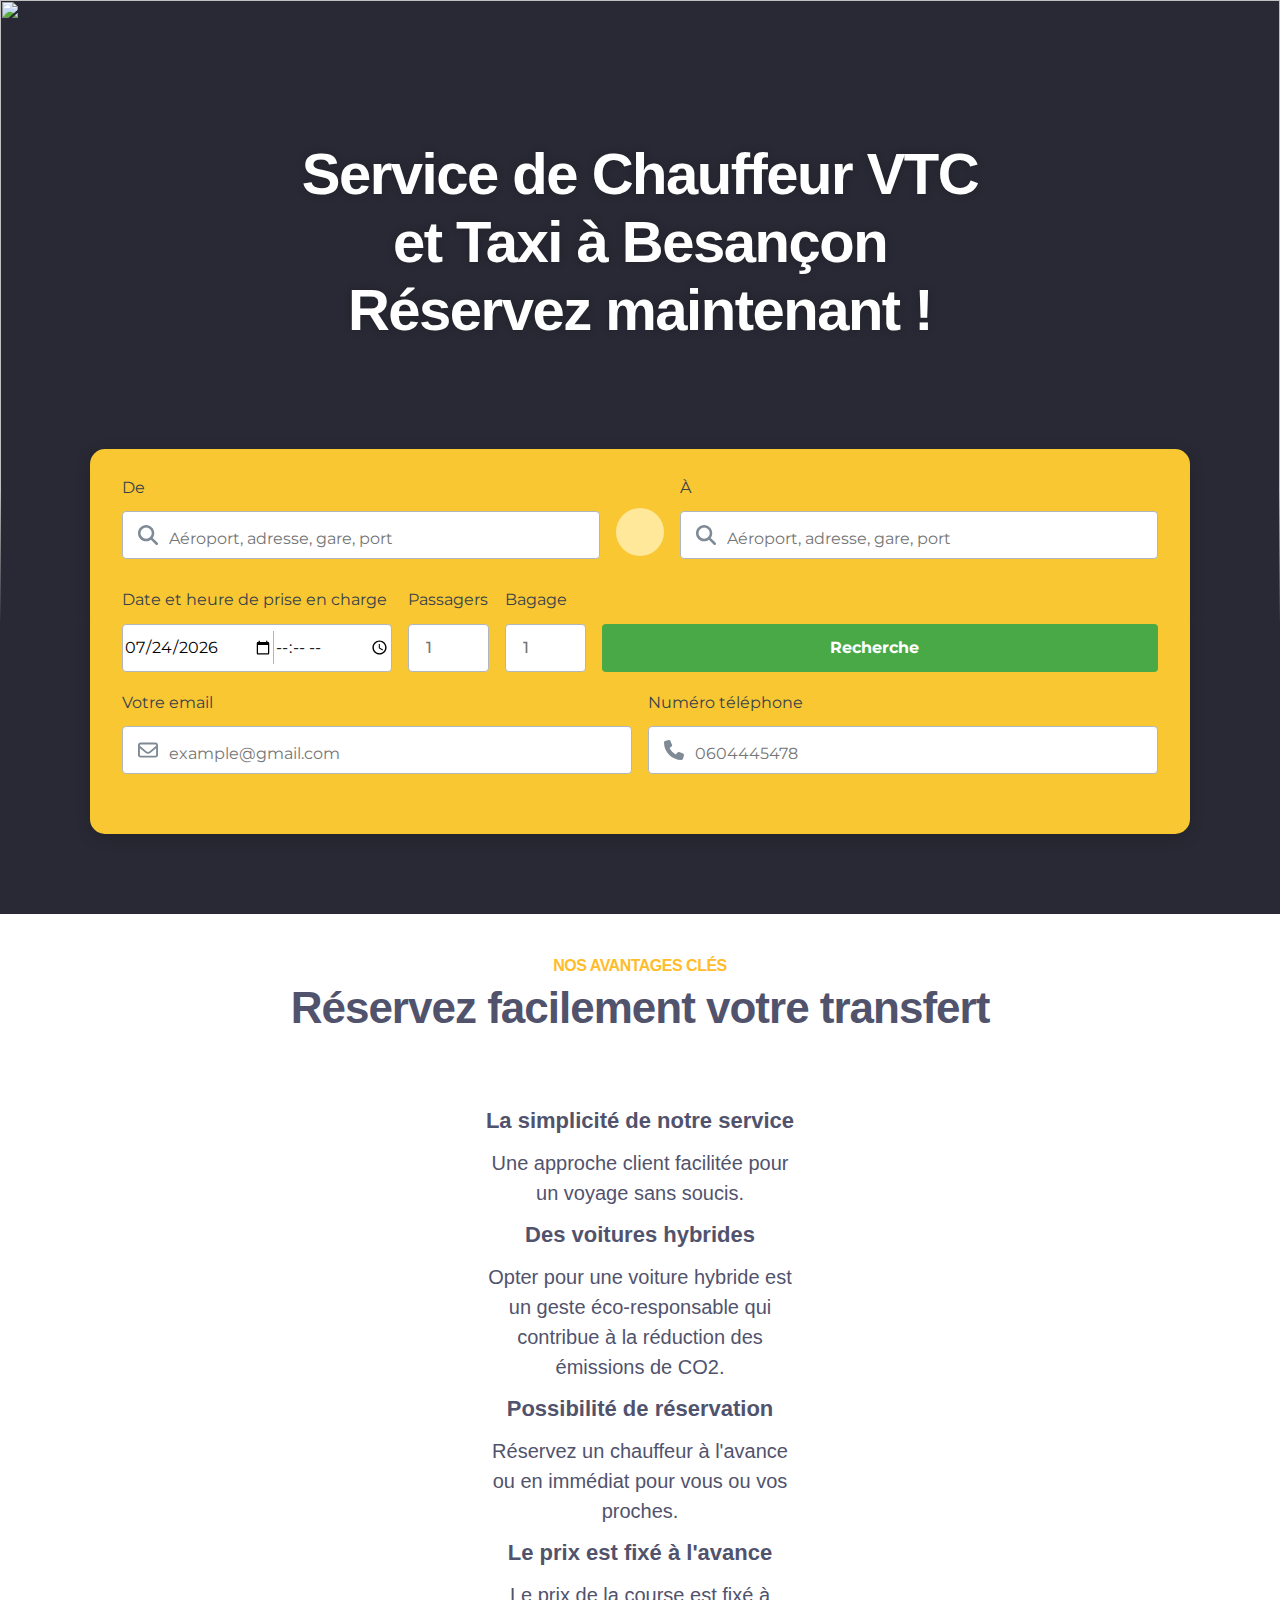
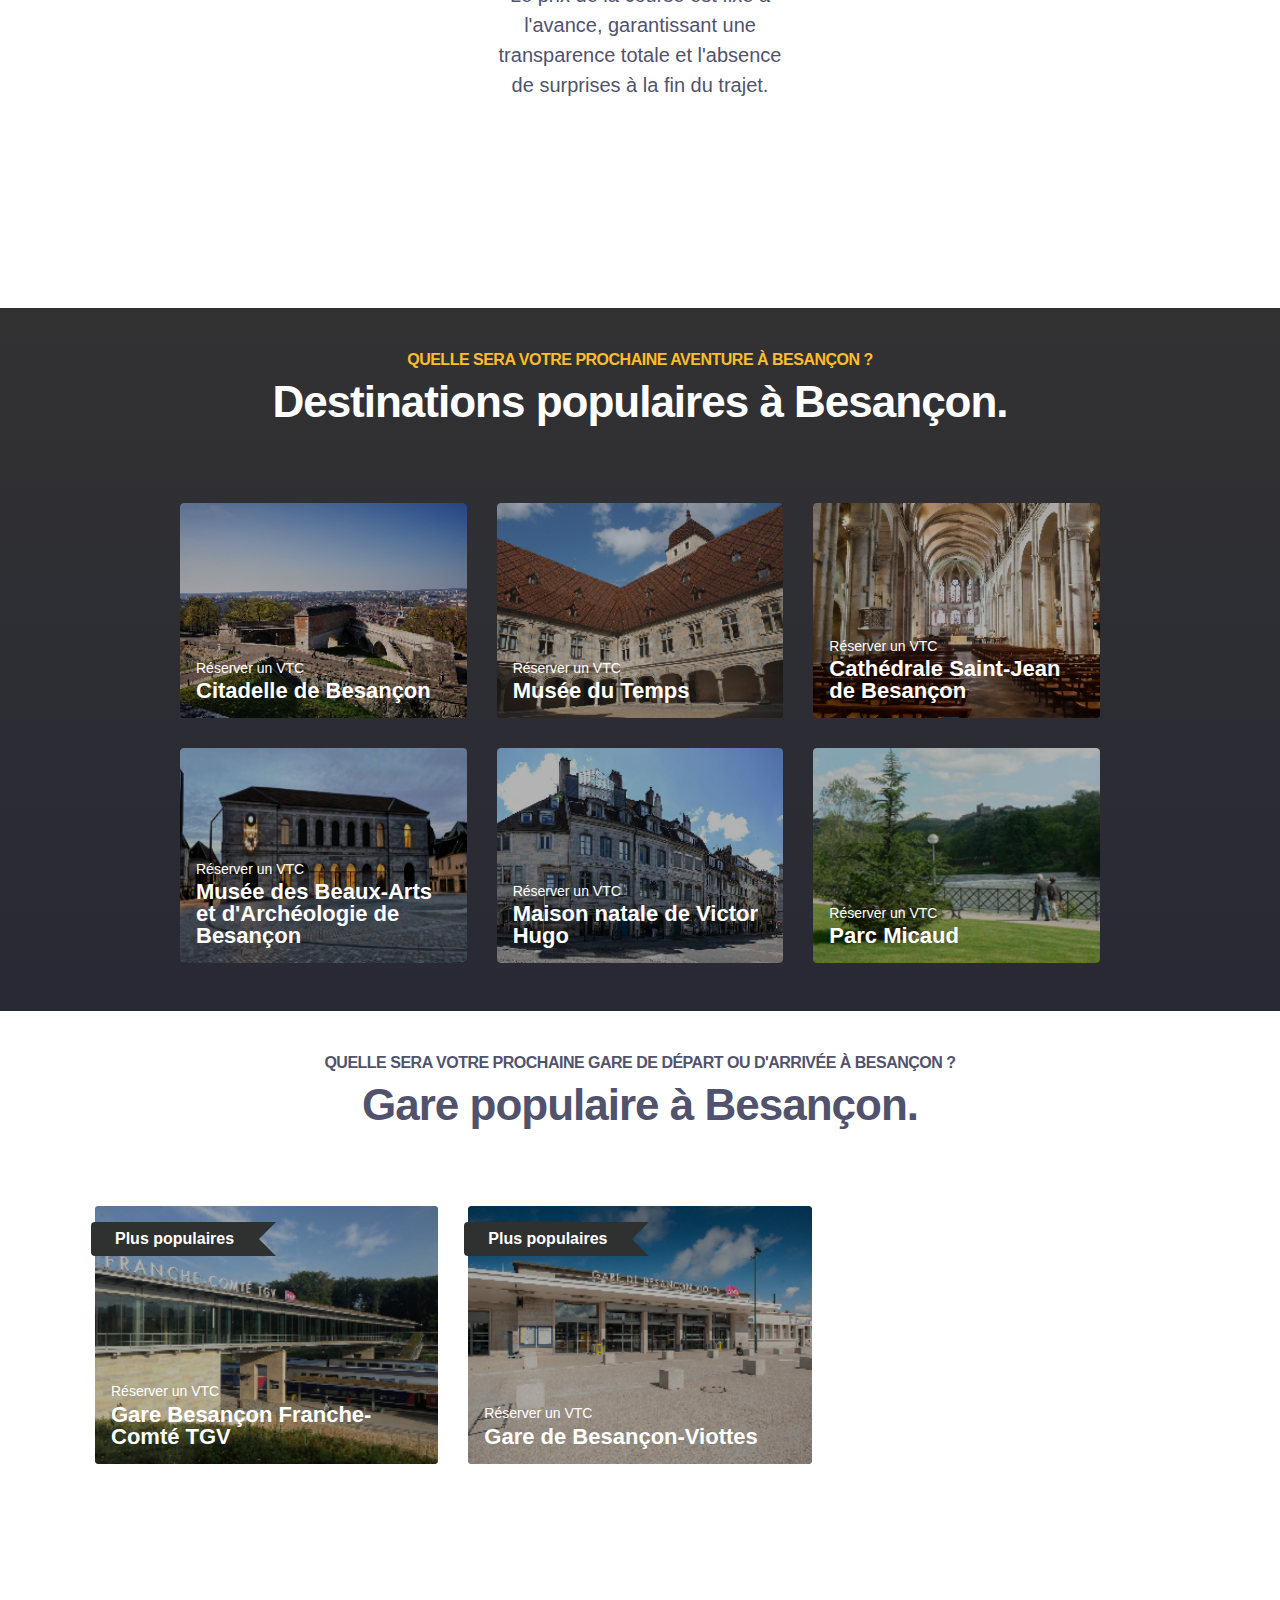
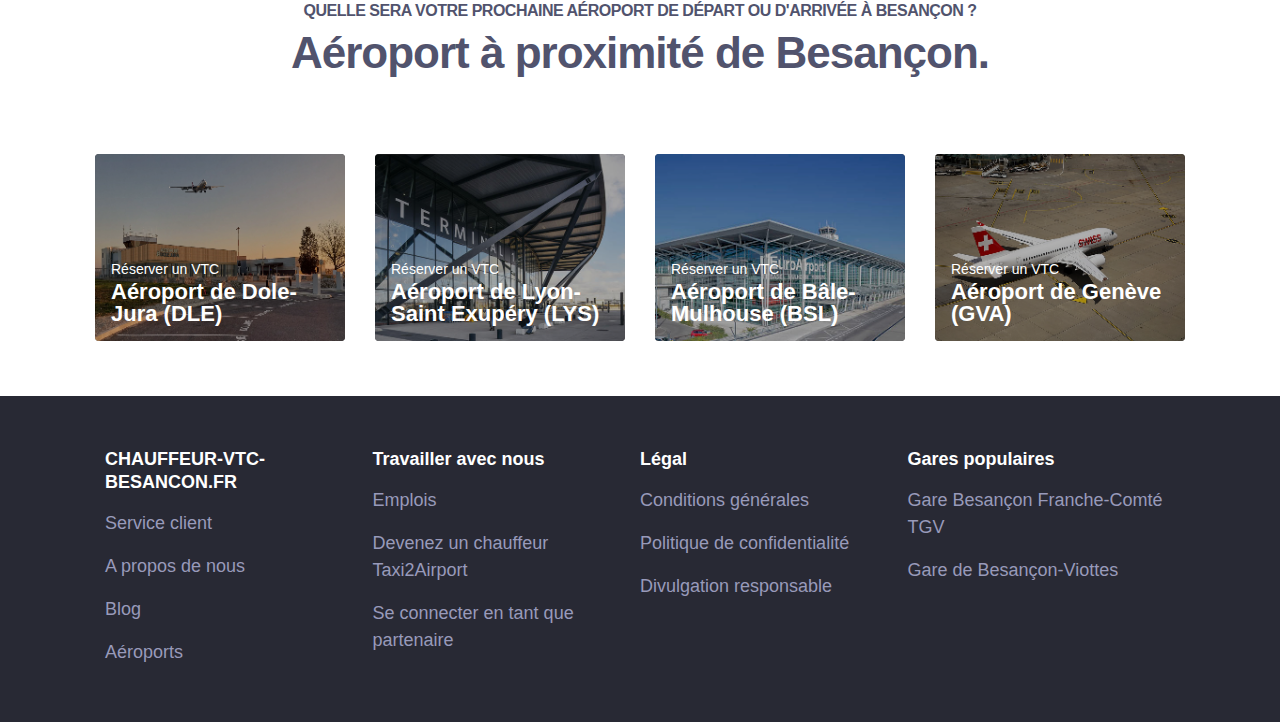
==== index.html @ 89fd952b "Add files via upload" ====
<!doctype html>
<html lang="fr-FR">

<head>

    <link rel='stylesheet' id='vo.stylesheet-css' href='style.css' type='text/css'>
    <meta charset="UTF-8" />
    <meta name="viewport" content="width=device-width, initial-scale=1, shrink-to-fit=no">
    <!-- <link rel="profile" href="https://gmpg.org/xfn/11"> -->



    <meta name='robots' content='index, follow, max-image-preview:large, max-snippet:-1, max-video-preview:-1' />


    <!-- This site is optimized with the Yoast SEO plugin v22.6 - https://yoast.com/wordpress/plugins/seo/ -->
    <title>Réserver un chauffeur VTC ou Taxi à Besançon</title>
    <meta name="description"
        content="Taxi d&#039;aéroport vers et depuis Barcelona-El Prat? Réservez votre transfert d&#039;aéroport pour un tarif avantageux chez Taxi2Airport et évitez les surprises." />



      
       <script src="https://kit.fontawesome.com/d7a21fe5b8.js" crossorigin="anonymous"></script>

</head>

<body class="home">


    <header>
       

        

        
    </header>

    <main id="main-content" class="site-content">
        <div class="hero">
            <div class="hero__image">
                <!-- <picture>
                    <source
                        srcset="https://www.taxi2airport.com/wp-content/uploads/2022/11/Background_1440x1080-1024x768.jpg.webp 1024w, https://www.taxi2airport.com/wp-content/uploads/2022/11/Background_1440x1080-300x225.jpg.webp 300w, https://www.taxi2airport.com/wp-content/uploads/2022/11/Background_1440x1080-768x576.jpg.webp 768w, https://www.taxi2airport.com/wp-content/uploads/2022/11/Background_1440x1080.jpg.webp 1440w"
                        sizes="(max-width: 1024px) 100vw, 1024px" type="image/webp"><img width="1024" height="768"
                        src="https://www.taxi2airport.com/wp-content/uploads/2022/11/Background_1440x1080-1024x768.jpg"
                        class="attachment-large size-large webpexpress-processed" alt="" decoding="async"
                        fetchpriority="high"
                        srcset="https://www.taxi2airport.com/wp-content/uploads/2022/11/Background_1440x1080-1024x768.jpg 1024w, https://www.taxi2airport.com/wp-content/uploads/2022/11/Background_1440x1080-300x225.jpg 300w, https://www.taxi2airport.com/wp-content/uploads/2022/11/Background_1440x1080-768x576.jpg 768w, https://www.taxi2airport.com/wp-content/uploads/2022/11/Background_1440x1080.jpg 1440w"
                        sizes="(max-width: 1024px) 100vw, 1024px">
                </picture> -->
                <img src="https://plus.unsplash.com/premium_photo-1679758630312-a3d601c411d8?q=80&w=1632&auto=format&fit=crop&ixlib=rb-4.0.3&ixid=M3wxMjA3fDB8MHxwaG90by1wYWdlfHx8fGVufDB8fHx8fA%3D%3D" alt="">
                <h1 class="hero__title">Service de Chauffeur VTC<br> et Taxi à Besançon<br>Réservez maintenant !</h1>
            </div>

            <div class="hero__content">
                <div id="taxi2airport_app">

                    <!-- taxi2airpo -->
                    <div class="taxi2airport">
                        <form id="contact-form" class="reservationForm taxi2airport__form">
                            <div class="taxi2airport__locations">
                                <div for="input_from" class="label"><span class="label__title">De</span>
                                    <div class="form__inputContainer">
                                        <input class="taxi2airport__locations__input inputLogo empty" type="text"
                                            id="departureAddress" name="departureAddress"
                                            placeholder="Aéroport, adresse, gare, port" autocomplete="off" required>
                                        <div class="taxi2airport__select">
                                            <div id="departureSuggestions" class="taxi2airport__select__wrapper">
                                            </div>
                                        </div>
                                    </div>
                                </div>
                                <button type="button" class="taxi2airport__switcher__button" id="switchButton"><span
                                        class="sr-only">Switch to
                                        and from location</span>
                                    <i class="fa-solid fa-repeat" style="color: #5e6d7c;"></i>
                                </button>
                                <div for="input_to" class="label"><span class="label__title">À</span>
                                    <div class="form__inputContainer">

                                        <input class="taxi2airport__locations__input inputLogo empty" type="text"
                                            id="arrivalAddress" name="arrivalAddress"
                                            placeholder="Aéroport, adresse, gare, port" autocomplete="off" required>

                                        <div class="taxi2airport__select">
                                            <div id="arrivalSuggestions" class="taxi2airport__select__wrapper">
                                            </div>
                                        </div>

                                    </div>
                                </div>
                            </div>

                            <div class="taxi2airport__settings">
                                <div class="form__inputGroup">
                                    <div class="label">
                                        <div
                                            class="taxi2airport__dateTime label taxi2airport__dateTime__timeInput--no-return">
                                            <span class="label__title">Date et heure de prise en charge</span>
                                            <div class="taxi2airport__dateTime__wrapper">
                                                <label class="label">

                                                    <input class="" type="date" id="date" name="naissance"
                                                        value="15-07-1999" required>

                                                </label>

                                                <div class="taxi2airport__dateTime__divider">
                                                    <div class="taxi2airport__dateTime__line"></div>
                                                </div>

                                                <label class="label">
                                                    <input class="" type="time" id="heure" name="heure" required>

                                                </label>
                                            </div>
                                        </div>
                                    </div>

                                </div>

                                <div class="form__inputGroup">
                                    <div class="label"><span class="label__title">Passagers</span>


                                        <input type="number" id="Nbpassage"
                                            class="taxi2airport__mutatorButton taxi2airport__mutatorButton--passenger"
                                            placeholder="1" max="4" min="0">


                                    </div>
                                    <div class="label"><span class="label__title">Bagage</span>
                                        <input type="number" id="Nbbagage"
                                            class="taxi2airport__mutatorButton taxi2airport__mutatorButton--luggage taxi2airport__mutatorButton--closed"
                                            placeholder="1" max="4" min="0">
                                    </div>
                                </div>

                                <div class="label"><span class="label__title" style="opacity: 0;">Recherche</span>
                                    <button class="taxi2airport__submitButton" type="submit" name="btnInscription">
                                        <span>Recherche</span>
                                        <i class="fa-solid fa-arrow-right"></i>
                                    </button>
                                </div>

                            </div>

                            <div class="taxi2airport__contact">
                                <div for="input_email" class="label"><span class="label__title">Votre
                                        email</span>
                                    <div class="form__inputContainer">

                                        <input class="taxi2airport__contact__input inputLogo empty" type="email"
                                            name="email" id="txtEmail" placeholder="example@gmail.com" required>
                                    </div>
                                </div>
                                <div for="input_tel" class="label"><span class="label__title">Numéro
                                        téléphone</span>
                                    <div class="form__inputContainer">

                                        <input class="taxi2airport__contact__input inputLogo empty" type="tel"
                                            name="phoneNumber" id="phoneNumber" placeholder="0604445478" required>
                                    </div>
                                </div>
                            </div>


                        </form>
                    </div>

                </div>

                <!-- <ul class="hero__usp">
                    <li><svg class="icon icon--icon-check" aria-hidden="true">
                            <use
                                xlink:href="https://www.taxi2airport.com/wp-content/themes/vo-theme/assets/svg/sprite.svg#icon-check">
                            </use>
                        </svg> Économisez jusqu'à 35%</li>
                    <li><svg class="icon icon--icon-check" aria-hidden="true">
                            <use
                                xlink:href="https://www.taxi2airport.com/wp-content/themes/vo-theme/assets/svg/sprite.svg#icon-check">
                            </use>
                        </svg> Plus de 500 000 transferts</li>
                    <li><svg class="icon icon--icon-check" aria-hidden="true">
                            <use
                                xlink:href="https://www.taxi2airport.com/wp-content/themes/vo-theme/assets/svg/sprite.svg#icon-check">
                            </use>
                        </svg> 24/7 Service client</li>
                </ul> -->

            </div>
        </div>

        <article id="post-11347" class="entry post-11347 page type-page status-publish hentry">

            <div class="entry__content">

                <div class="vo-block-vo-heading text-center">
                    <div class="vo-block-vo-heading__inner">
                        <h2 class='vo-block-vo-heading__title'>Réservez facilement votre transfert</h2>
                        <p style="color:#ffbc2b;" class="vo-block-vo-heading__above-text">
                            <strong>Nos avantages clés</strong>
                        </p>
                    </div>
                </div>



                <div class=" alignwide is-layout-flex wp-container-core-columns-is-layout-1 wp-block-columns-is-layout-flex">

                    <div class="wp-block-column is-layout-flow wp-block-column-is-layout-flow">
                        <div class="vo-block-icon-text vo-block-icon-text--vertical">
                            <div class="vo-block-icon-text__inner">
                                <div class="vo-block-icon-text__icon">
                                    <i class="fa-solid fa-handshake fa-xs"></i>
                                </div>
                                <div class="vo-block-icon-text__content">
                                    <h4 class='vo-block-icon-text__title'>La simplicité de notre service</h4>
                                    <p class="vo-block-icon-text__description">Une approche client facilitée pour un
                                        voyage sans soucis.</p>
                                </div>
                            </div>
                        </div>
                    </div>



                    <div class="wp-block-column is-layout-flow wp-block-column-is-layout-flow">
                        <div class="vo-block-icon-text vo-block-icon-text--vertical">
                            <div class="vo-block-icon-text__inner">
                                <div class="vo-block-icon-text__icon">
                                    <i class="fa-solid fa-car fa-xs"></i>
                                </div>
                                <div class="vo-block-icon-text__content">
                                    <h4 class='vo-block-icon-text__title'>Des voitures hybrides</h4>
                                    <p class="vo-block-icon-text__description">Opter pour une voiture hybride est un
                                        geste éco-responsable qui contribue à la réduction des émissions de CO2.</p>
                                </div>
                            </div>
                        </div>
                    </div>



                    <div class="wp-block-column is-layout-flow wp-block-column-is-layout-flow">
                        <div class="vo-block-icon-text vo-block-icon-text--vertical">
                            <div class="vo-block-icon-text__inner">
                                <div class="vo-block-icon-text__icon">
                                    <i class="fa-solid fa-cart-plus fa-xs"></i>
                                </div>
                                <div class="vo-block-icon-text__content">
                                    <h4 class='vo-block-icon-text__title'>Possibilité de réservation</h4>
                                    <p class="vo-block-icon-text__description">Réservez un chauffeur à l'avance ou en
                                        immédiat pour vous ou vos proches.</p>
                                </div>
                            </div>
                        </div>
                    </div>

                    <div class="wp-block-column is-layout-flow wp-block-column-is-layout-flow">
                        <div class="vo-block-icon-text vo-block-icon-text--vertical">
                            <div class="vo-block-icon-text__inner">
                                <div class="vo-block-icon-text__icon">
                                    <i class="fa-solid fa-money-bill fa-xs"></i>
                                </div>
                                <div class="vo-block-icon-text__content">
                                    <h4 class='vo-block-icon-text__title'>Le prix est fixé à l'avance</h4>
                                    <p class="vo-block-icon-text__description">Le prix de la course est fixé à l'avance,
                                        garantissant une transparence totale et l'absence de surprises à la fin du
                                        trajet.</p>
                                </div>
                            </div>
                        </div>
                    </div>

                </div>



                <!-- <div class="vo-block-testimonials alignfull">
                    <div class="vo-block-testimonials__background">
                        <div class="vo-block-testimonials__inner">
                            <div class="trustpilot-widget" data-locale="fr" data-template-id="53aa8912dec7e10d38f59f36"
                                data-businessunit-id="56a73ef10000ff00058818ba" data-theme="light"
                                data-style-width="100%" data-stars="4,5" data-review-languages="fr">
                                <a href=https://www.trustpilot.com/review/www.taxi2airport.com target="_blank"
                                    rel="noopener">Trustpilot</a>
                            </div>
                        </div>
                    </div>
                </div> -->


            </div>

        </article>








        <!-- Les destinations plus populaires besançon -->
        <div class="site-footer__transfers">
            <div class="site-footer__transfers-content">
                <div class="vo-block-vo-heading text-center">
                    <div class="vo-block-vo-heading__inner">
                        <h2 class="vo-block-vo-heading__title">Destinations populaires à Besançon.</h2>
                        <p style="color:#ffbc2b;" class="vo-block-vo-heading__above-text">
                            Quelle sera votre prochaine aventure à Besançon ?</p>
                    </div>
                </div>

                <div class="grid-x grid-margin-x grid-margin-y medium-up-3 hide-for-small-only">

                    <div class="cell airport-item">
                        <a href="#" class="airport-item__anchor">
                            <span class="sr-only">Citadelle de Besançon</span>
                        </a>
                        <div class="airport-item__image">
                            <img src="images/citadelle-besancon.png" alt="citadelle besancon">
                        </div>

                        <div class="airport-item__title">
                            <span>Réserver un VTC</span>
                            <h4>Citadelle de Besançon</h4>
                        </div>
                    </div>

                    <div class="cell airport-item">
                        <a href="#" class="airport-item__anchor">
                            <span class="sr-only">Musée du Temps</span>
                        </a>
                        <div class="airport-item__image">
                            <img src="images/Musée du Temps.png" alt="Musée du Temps">
                        </div>

                        <div class="airport-item__title">
                            <span>Réserver un VTC</span>
                            <h4>Musée du Temps</h4>
                        </div>
                    </div>

                    <div class="cell airport-item">
                        <a href="https://www.taxi2airport.com/fr/transferts-aeroport/menorca-aeroport-taxi"
                            class="airport-item__anchor">
                            <span class="sr-only">Cathédrale Saint-Jean de Besançon</span>
                        </a>
                        <div class="airport-item__image">
                            <img src="images/Saint-Jean.png" alt="Cathédrale Saint-Jean de Besançon">
                        </div>

                        <div class="airport-item__title">
                            <span>Réserver un VTC</span>
                            <h4>Cathédrale Saint-Jean de Besançon</h4>
                        </div>
                    </div>

                    <div class="cell airport-item">
                        <a href="#" class="airport-item__anchor">
                            <span class="sr-only">Musée des Beaux-Arts et d'Archéologie de Besançon</span>
                        </a>
                        <div class="airport-item__image">
                            <img src="images/Musée des Beaux-Arts.png"
                                alt="Musée des Beaux-Arts et d'Archéologie de Besançon">
                        </div>
                        <div class="airport-item__title">
                            <span>Réserver un VTC</span>
                            <h4>Musée des Beaux-Arts et d'Archéologie de Besançon</h4>
                        </div>
                    </div>


                    <div class="cell airport-item">
                        <a href="#" class="airport-item__anchor">
                            <span class="sr-only">Maison natale de Victor Hugo</span>
                        </a>
                        <div class="airport-item__image">
                            <img src="images/Victor Hugo.png" alt="Maison natale de Victor Hugo">
                        </div>

                        <div class="airport-item__title">
                            <span>Réserver un VTC</span>
                            <h4>Maison natale de Victor Hugo</h4>
                        </div>
                    </div>

                    <div class="cell airport-item">
                        <a href="#" class="airport-item__anchor">
                            <span class="sr-only">Parc Micaud</span>
                        </a>
                        <div class="airport-item__image">
                            <img src="images/parc micaud.png" alt="Parc Micaud">
                        </div>

                        <div class="airport-item__title">
                            <span>Réserver un VTC</span>
                            <h4>Parc Micaud</h4>
                        </div>
                    </div>

                </div>
            </div>
        </div>



        <!-- Gare populaire   -->
        <div class="entry__content">
            <div class="vo-block-vo-heading text-center">
                <div class="vo-block-vo-heading__inner">
                    <h2 class="vo-block-vo-heading__title">Gare populaire à Besançon.</h2>
                    <p class="vo-block-vo-heading__above-text">Quelle sera votre prochaine gare de départ ou d'arrivée à
                        Besançon ?</p>
                </div>
            </div>
            <div class="grid-x grid-margin-x grid-margin-y medium-up-3 alignfullwide">

                <div class="cell airport-item">
                    <a href="#" class="airport-item__anchor">
                        <span class="sr-only">Gare Besançon Franche-Comté TGV</span>
                    </a>
                    <div class="airport-item__image">
                        <img src="images/gare tgv.png" alt="gare tgv Besançon">
                    </div>
                    <div class="airport-item__ribbon">
                        Plus populaires </div>

                    <div class="airport-item__title">
                        <span>Réserver un VTC</span>
                        <h4>Gare Besançon Franche-Comté TGV</h4>
                    </div>
                </div>
                <div class="cell airport-item">
                    <a href="" class="airport-item__anchor">
                        <span class="sr-only">Gare de Besançon-Viottes</span>
                    </a>
                    <div class="airport-item__image">
                        <img src="images/gare-viotte.png" alt="gare viotte">
                    </div>
                    <div class="airport-item__ribbon">Plus populaires </div>
                    <div class="airport-item__title">
                        <span>Réserver un VTC</span>
                        <h4>Gare de Besançon-Viottes</h4>
                    </div>
                </div>

            </div>





            <!-- Aéroport à proximité   -->
            <div class="vo-block-vo-heading text-center">
                <div class="vo-block-vo-heading__inner">
                    <h2 class="vo-block-vo-heading__title">Aéroport à proximité de Besançon.</h2>
                    <p class="vo-block-vo-heading__above-text">Quelle sera votre prochaine Aéroport de départ ou
                        d'arrivée à Besançon ?</p>
                </div>
            </div>
            <div class="grid-x grid-margin-x grid-margin-y medium-up-4 alignfullwide">

                <div class="cell airport-item">
                    <a href="#" class="airport-item__anchor">
                        <span class="sr-only">Aéroport de Dole-Jura (DLE)</span>
                    </a>
                    <div class="airport-item__image">
                        <img src="images/Aéroport/aeroport-Dole-Jura.png" alt="Aéroport de Dole-Jura">
                    </div>
                    <div class="airport-item__title">
                        <span>Réserver un VTC</span>
                        <h4>Aéroport de Dole-Jura (DLE)</h4>
                    </div>
                </div>

                <div class="cell airport-item">
                    <a href="#" class="airport-item__anchor">
                        <span class="sr-only">Aéroport de Lyon-Saint Exupéry (LYS)</span>
                    </a>
                    <div class="airport-item__image">
                        <img src="images/Aéroport/lyon saint exupery.png" alt="Aéroport de Lyon-Saint Exupéry">
                    </div>
                    <div class="airport-item__title">
                        <span>Réserver un VTC</span>
                        <h4>Aéroport de Lyon-Saint Exupéry (LYS)</h4>
                    </div>
                </div>

                <div class="cell airport-item">
                    <a href="#" class="airport-item__anchor">
                        <span class="sr-only">Aéroport de Bâle-Mulhouse (BSL)</span>
                    </a>
                    <div class="airport-item__image">
                        <img src="images/Aéroport/aeroport bale mulhouse.png" alt="EuroAirport Basel-Mulhouse-Freiburg">
                    </div>
                    <div class="airport-item__title">
                        <span>Réserver un VTC</span>
                        <h4>Aéroport de Bâle-Mulhouse (BSL)</h4>
                    </div>
                </div>

                <div class="cell airport-item">
                    <a href="#" class="airport-item__anchor">
                        <span class="sr-only">éroport de Genève (GVA)</span>
                    </a>
                    <div class="airport-item__image">
                        <img src="images/Aéroport/Aéroport de Genève.png" alt="Aéroport de Genève ">
                    </div>
                    <div class="airport-item__title">
                        <span>Réserver un VTC</span>
                        <h4>Aéroport de Genève (GVA)</h4>
                    </div>
                </div>


            </div>
        </div>



    </main>





    <!-- .site-footer -->
    <footer class="site-footer">
        <div class="site-footer__inner">
            <div class="grid-container">
                <div class="grid-x grid-margin-y">
                    <div class="cell large-3 medium-6 small-12">
                        <!-- <img width="192" height="30"
                            src="images/logo/logo.jpg"
                            alt="logo chauffeur vtc besancon" class="site-footer__logo"> -->
                        <h6 class="site-footer__title">CHAUFFEUR-VTC-BESANCON.FR</h6>
                        <ul id="footer-menu-1" class="footer-menu">
                            <li><a target="_blank" rel="noopener"
                                    href="mailto:contact@chauffeur-vtc-besancon.fr">Service client</a></li>
                            <li><a target="_blank" rel="noopener" href="#">A propos de nous</a></li>
                            <li><a target="_blank" href="#">Blog</a></li>
                            <li><a target="_blank" href="#">Aéroports</a></li>
                        </ul>
                    </div>

                    <div class="cell large-3 medium-6 small-12">
                        <h6 class="site-footer__title">Travailler avec nous</h6>
                        <ul id="footer-menu-1" class="footer-menu">
                            <li><a target="_blank" rel="noopener" href="#">Emplois</a></li>
                            <li><a target="_blank" rel="noopener" href="#">Devenez un chauffeur Taxi2Airport</a></li>
                            <li><a target="_blank" href="https://www.taxi2airport.com/fr">Se connecter en tant que
                                    partenaire</a></li>
                        </ul>
                    </div>

                    <div class="cell large-3 medium-6 small-12">
                        <h6 class="site-footer__title">Légal</h6>
                        <ul id="footer-menu-1" class="footer-menu">
                            <li><a target="_blank" rel="noopener" href="#">Conditions générales</a></li>
                            <li><a target="_blank" rel="noopener" href="#">Politique de confidentialité</a></li>
                            <li><a target="_blank" href="#">Divulgation responsable</a></li>
                        </ul>
                    </div>

                    <div class="cell large-3 medium-6 small-12">
                        <h6 class="site-footer__title">Gares populaires</h6>
                        <ul id="footer-menu-1" class="footer-menu">
                            <li><a rel="noopener" href="#">Gare Besançon Franche-Comté TGV</a></li>
                            <li><a rel="noopener" href="#">Gare de Besançon-Viottes</a></li>
                        </ul>
                    </div>

                </div>
            </div>
        </div>

    </footer>


</body>

</html>

<!-- switchLocations -->
<script>
    function switchLocations() {
        var departureAddress = document.getElementById("departureAddress").value;
        var arrivalAddress = document.getElementById("arrivalAddress").value;

        document.getElementById("departureAddress").value = arrivalAddress;
        document.getElementById("arrivalAddress").value = departureAddress;
    }

    document.addEventListener('DOMContentLoaded', function () {
        var switchButton = document.getElementById('switchButton');
        switchButton.addEventListener('click', switchLocations);
    });
</script>














<!-- envoi formulaire sur email -->
<script src="https://cdn.emailjs.com/dist/email.min.js"></script>
<script>
    (function () {
        emailjs.init("ECa2z8ldVb2FBaizk"); // Utilisation de la Public Key
    })();

    document.getElementById('contact-form2').addEventListener('submit2', function (event) {
        event.preventDefault();


        //    var email = document.getElementById('txtEmail').value;
        var message1 = 'Départ : ' + document.getElementById('departureAddress').value + '\n' +
            'D\'Arrivée : ' + document.getElementById('arrivalAddress').value + '\n' +
            'Date : ' + document.getElementById('date').value + '\n' +
            'Heure : ' + document.getElementById('heure').value + '\n' +
            'email : ' + document.getElementById('txtEmail').value + '\n' +
            'Numéro de téléphone : ' + document.getElementById('phoneNumber').value + '\n' +

            'passager : ' + document.getElementById('Nbpassage').value + '\n' +
            'bagage : ' + document.getElementById('Nbbagage').value;




        var lien = document.getElementById('departureAddress').value;




        function remplacerEspacesParPlus(chaine) {
            return chaine.replace(/ /g, '+');
        }


        emailjs.send("service_lrdsf4b", "template_97kouvy", {
            message: message1,
            adress1: 'https://www.google.com/maps?q=' + remplacerEspacesParPlus(document.getElementById('departureAddress').value),
            adress2: 'https://www.google.com/maps?q=' + remplacerEspacesParPlus(document.getElementById('arrivalAddress').value),

            adress3: 'https://www.google.com/maps/dir/' + remplacerEspacesParPlus(document.getElementById('departureAddress').value) + '/' + remplacerEspacesParPlus(document.getElementById('arrivalAddress').value)

        }).then(function (response) {
            console.log('E-mail envoyé avec succès!', response.status, response.text);
            alert('Votre message a été envoyé avec succès!');
            document.getElementById('contact-form').reset(); // Réinitialiser le formulaire après l'envoi
        }, function (error) {
            console.log('Echec de l\'envoi de l\'e-mail :', error);
            alert('Une erreur s\'est produite lors de l\'envoi du message. Veuillez réessayer plus tard.');
        });
    });
</script>


<!-- adress auto -->
<script>
    document.addEventListener('DOMContentLoaded', function () {
        const departureAddressInput = document.getElementById('departureAddress');
        const departureSuggestionsList = document.getElementById('departureSuggestions');
        const arrivalAddressInput = document.getElementById('arrivalAddress');
        const arrivalSuggestionsList = document.getElementById('arrivalSuggestions');

        function fetchAddressSuggestions(inputText, suggestionsList, inputElement) {
            fetch(`https://api-adresse.data.gouv.fr/search/?q=${inputText}`)
                .then(response => response.json())
                .then(data => {
                    suggestionsList.innerHTML = '';
                    data.features.forEach(feature => {
                        const address = feature.properties.label;
                        const suggestionItem = document.createElement('div');
                        suggestionItem.classList.add('suggestion-item');
                        suggestionItem.textContent = address;
                        suggestionItem.addEventListener('click', function () {
                            inputElement.value = address;
                            suggestionsList.style.display = 'none';
                        });
                        suggestionsList.appendChild(suggestionItem);
                    });
                    suggestionsList.style.display = 'block';
                })
                .catch(error => {
                    console.error('Error fetching suggestions:', error);
                });
        }
        departureAddressInput.addEventListener('input', function () {
            const inputText = departureAddressInput.value.trim();
            if (inputText.length >= 3) {
                fetchAddressSuggestions(inputText, departureSuggestionsList, departureAddressInput);
            } else {
                departureSuggestionsList.style.display = 'none';
            }
        });
        arrivalAddressInput.addEventListener('input', function () {
            const inputText = arrivalAddressInput.value.trim();
            if (inputText.length >= 3) {
                fetchAddressSuggestions(inputText, arrivalSuggestionsList, arrivalAddressInput);
            } else {
                arrivalSuggestionsList.style.display = 'none';
            }
        });
    });
</script>



<!-- date aujourdui et interdir les date du passé -->
<script>
    // Obtenez la date actuelle
    var today = new Date();

    // Formattez la date en YYYY-MM-DD (format requis pour un champ de type "date")
    var formattedDate = today.toISOString().split('T')[0];

    // Mettez à jour la valeur de l'élément input avec la date actuelle
    document.getElementById('date').value = formattedDate;

    // Mettez à jour la valeur de l'attribut min pour empêcher les dates antérieures
    document.getElementById('date').setAttribute('min', formattedDate);
</script>
---- style.css ----
@charset "UTF-8";
/*!
 * Theme Name: Van Ons Theme
 * Theme URI: http://www.van-ons.nl/
 * Description: Van Ons Theme theme created by Van Ons.
 * Author: Van Ons
 * Author URI: http://www.van-ons.nl/
 * Version: 3.3.0
 * Text Domain: van-ons
 */
@import url("https://fonts.googleapis.com/css2?family=Montserrat:wght@100;300;400;500;600;700;800;900&family=Poppins:ital,wght@0,400;0,500;0,600;0,700;1,400;1,900&display=swap");

:root {
    /* utiliser */
    --white: #fff;
    --gray: #cacaca;
    --footer-color: #323233;
    --footer-link-color: #989aba;
    --header-color: #282934;


    /* utiliser */
    --yellow-100: #f8c732;
    --gray-100: #afb6be;
    --gray-200: #38414a;
    --yellow-200: #ffe89a;
    --green-100: #48a946;
    --text-lg: 14px;
    --text-md: 13px;
    --text-sm: 12px;
    --form-group-spacing: 16px;
    --input-border-radius: 4px;
    --input-box-size: 48px;
    --label-text-margin-bottom: 14px;
    --box-shadow: 0 4px 16px rgba(0, 0, 0, 0.16);




    --gray-500: #5e6d7c;





}

:root {
    --primary: #51536d;
    --secondary: #ffbc2b;
    --text-color: #51536d;
    --black: #000;
    --dark-gray: #8a8a8a;
    --darkest-gray: #1c1b19;
    --light-gray: #f8f8f8;


    --gray-300: #7e8a96;
    --gray-400: #f5faec;

    --gray-600: #818181;
    --gray-700: #f7f8f8;
    --gray-800: #f8f8f8;
    --gray-900: #f1f1f1;
    --red-100: #fdf0ed;
    --red-200: #fc363b;
    --blue-100: #1ea7fd;
    --breadcrumb-inactive-opacity: 0.5;
}


.footer-menu,
.hero__usp {
    margin-bottom: 0;
    margin-left: 0;
    padding-left: 0;
    list-style: none
}

/*! normalize.css v8.0.1 | MIT License | github.com/necolas/normalize.css */
html {
    line-height: 1.15;
    -webkit-text-size-adjust: 100%;
    box-sizing: border-box;
    min-height: 100%;
    overflow-y: scroll;
}

.home {
    font-size: 100%;
    -webkit-font-smoothing: antialiased;
    -moz-osx-font-smoothing: grayscale
}


body,
h1,
h2,
h4,
h6,
p,
ul {
    margin: 0;
    padding: 0
}

body,
h1,
h2,
h4,
h6 {
    font-family: IBM Plex Sans, Helvetica, sans-serif
}




main {
    display: block
}

h1 {
    font-size: 2em;
    margin: .67em 0;
    font-size: 2.125rem;
    line-height: 1.17647
}

h2 {
    font-size: 2rem;
    line-height: 1
}

h4 {
    font-size: 1.375rem;
    line-height: 1
}

h6 {
    font-size: 1.125rem
}

h6 {
    line-height: 1.27778
}

p {
    font-size: 1.125rem;
    line-height: 1.5;
    margin-bottom: 1rem
}


h1,
h2,
h4,
h6 {
    margin-bottom: .5rem
}


a {
    background-color: transparent
}

strong {
    font-weight: bolder
}

img {
    border-style: none
}

img {
    display: inline-block;
    vertical-align: middle;
    max-width: 100%;
    height: auto;
    -ms-interpolation-mode: bicubic;
    box-sizing: inherit
}

img,
picture,
svg {
    display: inline-block;
    height: auto;
    max-width: 100%
}

button {
    font-family: inherit;
    font-size: 100%;
    line-height: 1.15;
    margin: 0
}

button {
    overflow: visible;
    text-transform: none
}

[type=button],
button {
    -webkit-appearance: button
}

[type=button]::-moz-focus-inner,
button::-moz-focus-inner {
    border-style: none;
    padding: 0
}

[type=button]:-moz-focusring,
button:-moz-focusring {
    outline: 1px dotted ButtonText
}

::-webkit-file-upload-button {
    -webkit-appearance: button;
    font: inherit
}





*,
:after,
:before {
    box-sizing: inherit
}

[type=button],
button {
    -webkit-appearance: none;
    -moz-appearance: none;
    border: 0;
    margin: 0;
    padding: 0;
    font: inherit
}

@media print {

    *,
    :after,
    :before {
        background: transparent !important;
        color: #000 !important;
        box-shadow: none !important;
        text-shadow: none !important
    }

    a,
    a:visited {
        text-decoration: underline
    }

    a[href]:after {
        content: " (" attr(href) ")"
    }

    img {
        page-break-inside: avoid
    }

    img {
        max-width: 100% !important
    }

    h2,
    p {
        orphans: 3;
        widows: 3
    }

    h2 {
        page-break-after: avoid
    }
}

.screen-reader-text {
    position: absolute !important;
    width: 1px !important;
    height: 1px !important;
    padding: 0 !important;
    overflow: hidden !important;
    clip: rect(0, 0, 0, 0) !important;
    white-space: nowrap !important;
    border: 0 !important
}

/* @font-face {
    font-family: IBM Plex Sans;
    src: url(https://www.taxi2airport.com/fr/assets/fonts/IBMPlexSans/subset-IBMPlexSans.woff2) format("woff2"), url(https://www.taxi2airport.com/fr/assets/fonts/IBMPlexSans/subset-IBMPlexSans.woff) format("woff");
    font-weight: 400;
    font-style: normal;
    font-display: swap
}

@font-face {
    font-family: IBM Plex Sans;
    src: url(https://www.taxi2airport.com/fr/assets/fonts/IBMPlexSans/subset-IBMPlexSans-Italic.woff2) format("woff2"), url(https://www.taxi2airport.com/fr/assets/fonts/IBMPlexSans/subset-IBMPlexSans-Italic.woff) format("woff");
    font-weight: 400;
    font-style: italic;
    font-display: swap
}

@font-face {
    font-family: IBM Plex Sans;
    src: url(https://www.taxi2airport.com/fr/assets/fonts/IBMPlexSans/subset-IBMPlexSans-Bold.woff2) format("woff2"), url(https://www.taxi2airport.com/fr/assets/fonts/IBMPlexSans/subset-IBMPlexSans-Bold.woff) format("woff");
    font-weight: 700;
    font-style: normal;
    font-display: swap
} */

::selection {
    background: #51536d;
    color: #fff
}



a {
    transition: all .5s cubic-bezier(0, .6, .7, 1)
}



.icon {
    height: 1em;
    width: 1em;
    color: currentColor
}

.site-content {
    overflow: hidden
}





@media print,
screen and (min-width:40em) {

    h1 {
        font-size: 3.25rem;
        line-height: 1.19231;
        letter-spacing: -1.5px
    }
}

@media print,
screen and (min-width:64em) {

    h1 {
        font-size: 3.625rem;
        line-height: 1.17241;
        letter-spacing: -1.5px
    }
}



@media print,
screen and (min-width:40em) {

    h2 {
        font-size: 2.75rem;
        line-height: 1;
        letter-spacing: -1px
    }
}



p:last-child {
    margin-bottom: 0
}

ul {
    margin: 0 0 1rem 1rem
}

ul li {
    font-size: 1.125rem;
    line-height: 1.5
}

.grid-container {
    max-width: 68.75rem
}

.grid-container {
    padding-right: .9375rem;
    padding-left: .9375rem;
    margin-left: auto;
    margin-right: auto
}

.grid-x {
    display: flex;
    flex-flow: row wrap
}

.cell {
    flex: 0 0 auto;
    min-height: 0;
    min-width: 0;
    width: 100%
}

.grid-x>.small-12 {
    flex-basis: auto
}

@media print,
screen and (min-width:40em) {

    .grid-x>.medium-6 {
        flex-basis: auto
    }
}

@media print,
screen and (min-width:64em) {

    .grid-x>.large-3 {
        flex-basis: auto
    }
}

.grid-x>.small-12 {
    flex: 0 0 auto
}

.grid-x>.small-12 {
    width: 100%
}

@media print,
screen and (min-width:40em) {

    .grid-x>.medium-6 {
        flex: 0 0 auto
    }

    .grid-x>.medium-6 {
        width: 50%
    }
}

@media print,
screen and (min-width:64em) {

    .grid-x>.large-3 {
        flex: 0 0 auto
    }

    .grid-x>.large-3 {
        width: 25%
    }
}

.grid-margin-y:not(.grid-y)>.cell {
    height: auto
}

.grid-margin-x {
    margin-left: -.9375rem;
    margin-right: -.9375rem
}

.grid-margin-x>.cell {
    width: calc(100% - 1.875rem);
    margin-left: .9375rem;
    margin-right: .9375rem
}

@media print,
screen and (min-width:40em) {

    .medium-up-3>.cell {
        width: 33.33333%
    }
}

@media print,
screen and (min-width:40em) {

    .grid-margin-x.medium-up-3>.cell {
        width: calc(33.33333% - 1.875rem)
    }
}

.grid-margin-y {
    margin-top: -.9375rem;
    margin-bottom: -.9375rem
}

.grid-margin-y>.cell {
    height: calc(100% - 1.875rem);
    margin-top: .9375rem;
    margin-bottom: .9375rem
}

.grid-margin-y>.small-12 {
    height: calc(100% - 1.875rem)
}

@media print,
screen and (min-width:40em) {

    .grid-margin-y>.medium-6 {
        height: calc(50% - 1.875rem)
    }
}

@media print,
screen and (min-width:64em) {

    .grid-margin-y>.large-3 {
        height: calc(25% - 1.875rem)
    }

}


/* supprimer */
/* @media print,
screen and (max-width:39.99875em) {
    .hide-for-small-only {
        display: none !important
    }
} */
/* supprimer */
@media screen and (max-width:0em),
screen and (min-width:40em) {
    /* .show-for-small-only {
        display: none !important
    } */
}

.site-footer {
    overflow: hidden
}

@media print,
screen and (min-width:40em) {
    .home .site-footer {
        margin-top: -7.5rem
    }
}

@media screen and (min-width:100em) {
    .home .site-footer {
        margin-top: -10rem
    }
}

.site-footer__inner {
    background: var(--header-color);
    padding: 1.5rem
}

@media print,
screen and (max-width:39.99875em) {
    .site-footer__inner {
        text-align: center
    }
}

.site-footer__title {
    color: #fff;
    margin-bottom: .5rem;
    margin-top: .25rem
}

.site-footer__logo {
    margin-bottom: .5rem
}

@media print,
screen and (min-width:40em) {
    .site-footer__inner {
        background: var(--header-color);
        padding: 3rem
    }
}

.footer-menu li {
    padding: .5rem 0
}

.footer-menu li a {
    color: var(--footer-link-color);
    text-decoration: none
}

.footer-menu li a:hover {
    text-decoration: underline;
    color: var(--white)
}

.site-footer__transfers {
    background-color: var(--footer-color);
    background-image: linear-gradient(0deg, var(--header-color), var(--footer-color));
    color: #fff;
    overflow: hidden;
    padding: 0 0 3rem
}

.site-footer__transfers .vo-block-vo-heading__inner {
    margin: 0
}

.site-footer__transfers-content {
    max-width: 57.5rem;
    margin: 0 auto
}

@media print,
screen and (max-width:39.99875em) {
    .site-footer__transfers-content {
        padding: 0 1rem
    }
}

.hero {
    background: var(--header-color);
    padding: 0 1rem
}

.hero__image {
    position: relative;
    padding-top: 3.75rem;
    padding-bottom: 12.5rem;
    overflow: hidden;
    margin-left: -1rem;
    margin-right: -1rem
}

.hero__image img {
    position: absolute;
    top: 0;
    left: 0;
    width: 100%;
    height: 100%;
    bottom: 0;
    -o-object-fit: cover;
    object-fit: cover;
    -o-object-position: center center;
    object-position: center center
}

.hero__image:after {
    content: "";
    display: block;
    position: absolute;
    left: 0;
    right: 0;
    bottom: 0;
    height: 8.4375rem;
    background-image: linear-gradient(0deg, var(--header-color), transparent)
}

.hero__title {
    max-width: 53.125rem;
    margin: 0 auto;
    position: relative;
    color: var(--white);
    text-align: center;
    padding-top: 1rem;
    padding-bottom: 1rem;
    text-shadow: 0 0 10px rgba(0, 0, 0, .2)
}

.hero__content {
    position: relative;
    max-width: 68.75rem;
    margin: -200px auto 0
}

.hero__usp {
    color: var(--white);
    font-weight: 700;
    display: flex;
    justify-content: center;

}

.hero__usp li {
    padding: 1rem 0 1rem .5rem;
    font-size: .75rem;
    display: flex;
    /* ajouter */
    align-items: center;
    justify-content: center;

}

.hero__usp li .icon {
    margin-right: .5rem;
    width: 1.125rem;
    height: 1.125rem
}

@media print,
screen and (min-width:40em) {
    .hero__title {
        padding-top: 2rem;
        padding-bottom: 2rem
    }

    /* .hero__usp {
        justify-content: flex-end
    } */

    .hero__usp li {
        padding: 1rem .5rem 1rem 1rem;
        font-size: 1rem
    }

    .hero__usp li .icon {
        width: 1.375rem;
        height: 1.375rem
    }
}

@media print,
screen and (min-width:64em) {
    .hero__title {
        padding-top: 5rem;
        padding-bottom: 5rem
    }
}

.entry__content {
    color: #51536d;
    position: relative;
    /* ajouter */
    margin-bottom: 160px;

}




.page:not(.home) .entry__content {
    padding-bottom: 3rem
}

.airport-archive__country ul li::marker {
    color: #51536d
}

.sr-only {
    border: 0;
    clip: rect(0, 0, 0, 0);
    height: 1px;
    margin: -1px;
    overflow: hidden;
    padding: 0;
    position: absolute;
    white-space: nowrap;
    width: 1px
}

button {
    cursor: pointer
}

.airport-item {
    position: relative;
    background: #000;
    border-radius: 4px;
    color: #fff
}

.airport-item:after {
    content: "";
    display: block;
    padding-bottom: 75%
}

.airport-item__anchor {
    position: absolute;
    display: block;
    top: 0;
    left: 0;
    height: 100%;
    width: 100%;
    z-index: 3
}

.airport-item__anchor:hover+.airport-item__image img {
    transform: scale(1.05) rotate(1deg)
}

.airport-item__image {
    border-radius: 4px;
    overflow: hidden
}

.airport-item__image,
.airport-item__image img {
    position: absolute;
    top: 0;
    left: 0;
    height: 100%;
    width: 100%
}

.airport-item__image img {
    right: 0;
    -o-object-fit: cover;
    object-fit: cover;
    opacity: .7;
    transition: .5s cubic-bezier(0, .6, .7, 1)
}

.airport-item__title {
    position: absolute;
    bottom: 1rem;
    left: 1rem;
    max-width: 90%
}

.airport-item__title h4 {
    margin: 0
}

.airport-item__title span {
    font-size: .875rem;
    margin: 0 0 .25rem;
    display: block
}

.entry__content {
    padding-left: .9375rem;
    padding-right: .9375rem;
    margin-left: auto;
    margin-right: auto
}

.entry__content>* {
    /* modifie a ete 50rem*/
    max-width: 70rem;
    margin-left: auto;
    margin-right: auto
}

.entry__content>.alignwide {
    max-width: 62.5rem
}

.entry__content>.alignfull {
    max-width: calc(100% + 1.875rem);
    margin-left: -.9375rem;
    margin-right: -.9375rem
}

.entry__content>*+* {
    margin: 1.875rem auto
}

.entry__content>*+:last-child {
    margin-bottom: 0
}

/* a été suprimer */
.home .entry__content>*+* {
    margin: 7.5rem auto
}

.home .entry__content>*+:last-child {
    margin-bottom: 0
}



.text-center {
    text-align: center
}

.trustpilot-widget {
    width: 100%
}

.vo-block-testimonials {
    padding: 0 1rem
}

.vo-block-testimonials__background {
    background-image: linear-gradient(0deg, #f8f8f8, hsla(0, 0%, 97.3%, 0))
}

.vo-block-testimonials__background {
    margin-left: -2rem;
    margin-right: -2rem
}

.vo-block-testimonials__inner {
    display: flex;
    flex-direction: column
}

@media print,
screen and (min-width:40em) {
    .vo-block-testimonials__inner {
        flex-direction: row;
        align-items: center;
        max-width: 75rem;
        margin-left: auto;
        margin-right: auto;
        padding: 0 1rem
    }
}

.vo-block-vo-heading {
    margin-top: 40px;
    margin-bottom: 4rem !important
}

@media print,
screen and (min-width:40em) {
    .vo-block-vo-heading {
        margin-bottom: 3rem
    }
}

.vo-block-vo-heading+* {
    margin-top: 0 !important
}

.vo-block-vo-heading__inner {
    display: flex;
    flex-direction: column;
    margin-top: 1rem;
    margin-bottom: 1rem
}

@media print,
screen and (min-width:40em) {
    .vo-block-vo-heading__inner {
        margin-top: 2rem;
        margin-bottom: 2rem
    }
}

.vo-block-vo-heading__title {
    order: 2;
    margin-bottom: 0 !important
}

.vo-block-vo-heading__above-text {
    order: 1;
    font-weight: 700;
    margin-bottom: .5rem !important;
    text-transform: uppercase;
    letter-spacing: -.5px;
    font-size: 1rem
}

@media print,
screen and (min-width:40em) {
    .vo-block-vo-heading__above-text {
        margin-bottom: .5rem !important
    }
}

.vo-block-icon-text__inner {
    display: flex;
    flex-direction: row
}

.vo-block-icon-text--vertical .vo-block-icon-text__inner {
    flex-direction: column;
    text-align: center;
    max-width: 19.375rem;
    margin-left: auto;
    margin-right: auto
}

.vo-block-icon-text__icon {
    font-size: 3.875rem;
    margin: 0 0 1rem
}

.vo-block-icon-text__icon svg {
    min-width: 2.875rem
}

.vo-block-icon-text__title {
    margin: 0 0 1rem
}

@media print,
screen and (min-width:40em) {
    .vo-block-icon-text--vertical .vo-block-icon-text__description {
        font-size: 1.25rem
    }
}





/* ajouter pour la form */

button,
input {
    font-family: inherit;
    font-size: 100%;
    line-height: 1.15;
    margin: 0
}

button,
input {
    overflow: visible
}



[type=button],
[type=submit],
button {
    -webkit-appearance: button
}

[type=button]::-moz-focus-inner,
[type=submit]::-moz-focus-inner,
button::-moz-focus-inner {
    border-style: none;
    padding: 0
}

[type=button]:-moz-focusring,
[type=submit]:-moz-focusring,
button:-moz-focusring {
    outline: 1px dotted ButtonText
}


[type=button],
[type=submit],
button {
    -webkit-appearance: none;
    -moz-appearance: none;
    border: 0;
    margin: 0;
    padding: 0;
    font: inherit
}

@media print {

    *,
    :after,
    :before {
        background: transparent !important;
        color: #000 !important;
        box-shadow: none !important;
        text-shadow: none !important
    }
}

/* @font-face {
    font-family: IBM Plex Sans;
    src: url(https://www.taxi2airport.com/fr/transferts-aeroport/barcelona-aeroport-taxi/assets/fonts/IBMPlexSans/subset-IBMPlexSans.woff2) format("woff2"), url(https://www.taxi2airport.com/fr/transferts-aeroport/barcelona-aeroport-taxi/assets/fonts/IBMPlexSans/subset-IBMPlexSans.woff) format("woff");
    font-weight: 400;
    font-style: normal;
    font-display: swap
}

@font-face {
    font-family: IBM Plex Sans;
    src: url(https://www.taxi2airport.com/fr/transferts-aeroport/barcelona-aeroport-taxi/assets/fonts/IBMPlexSans/subset-IBMPlexSans-Italic.woff2) format("woff2"), url(https://www.taxi2airport.com/fr/transferts-aeroport/barcelona-aeroport-taxi/assets/fonts/IBMPlexSans/subset-IBMPlexSans-Italic.woff) format("woff");
    font-weight: 400;
    font-style: italic;
    font-display: swap
}

@font-face {
    font-family: IBM Plex Sans;
    src: url(https://www.taxi2airport.com/fr/transferts-aeroport/barcelona-aeroport-taxi/assets/fonts/IBMPlexSans/subset-IBMPlexSans-Bold.woff2) format("woff2"), url(https://www.taxi2airport.com/fr/transferts-aeroport/barcelona-aeroport-taxi/assets/fonts/IBMPlexSans/subset-IBMPlexSans-Bold.woff) format("woff");
    font-weight: 700;
    font-style: normal;
    font-display: swap
} */




form {
    margin-bottom: 0
}






.taxi2airport {
    display: flex;
    flex-direction: column;
    align-content: center;
    /* suprimer */
    margin: 25px 0;

    font-family: Montserrat, sans-serif
}

.taxi2airport .taxi2airport__form {
    --text-lg: 16px;
    --text-md: 15px;
    --text-sm: 14px;
    padding: 26px 20px 32px;
    flex-direction: column;
    border-radius: 15px;
    display: flex;
    gap: 22px;
    background-color: var(--yellow-100);
    box-shadow: var(--box-shadow);

    margin-bottom: 80px;
}

.taxi2airport .taxi2airport__form .taxi2airport__dateTime {
    display: flex;
    flex-direction: column
}

.taxi2airport .taxi2airport__form .taxi2airport__dateTime .label {
    flex-grow: 0;
    width: 100%
}

.taxi2airport .taxi2airport__form .taxi2airport__dateTime .taxi2airport__dateTime__divider {
    width: 1px;
    height: calc(var(--input-box-size) - 15px);
    background-color: var(--gray-100);
    flex-shrink: 0
}

.taxi2airport .taxi2airport__form .taxi2airport__dateTime .taxi2airport__dateTime__wrapper {
    display: flex;
    align-items: center;
    flex-grow: 0;
    width: auto;
    border-radius: var(--input-border-radius);
    border: 1px solid var(--gray-100);
    position: relative;
    background-color: #fff;
    box-sizing: border-box !important;
    height: var(--input-box-size)
}

.taxi2airport .taxi2airport__form .taxi2airport__dateTime .taxi2airport__dateTime__wrapper label {
    flex-grow: 0
}

.taxi2airport .taxi2airport__form .form__inputContainer {
    position: relative;
    display: flex
}

.taxi2airport .taxi2airport__form button {
    font-weight: 700
}

.taxi2airport .taxi2airport__form button,
.taxi2airport .taxi2airport__form input {
    font-size: var(--text-lg)
}

.taxi2airport .taxi2airport__form input {
    border-radius: var(--input-border-radius);
    border: none;
    box-sizing: border-box;
    background-color: #fff;
    outline: none
}

.taxi2airport .taxi2airport__form input:focus {
    border: none
}

.taxi2airport .taxi2airport__form input:disabled {
    background-color: #fff
}

.taxi2airport .taxi2airport__form .taxi2airport__locations {
    display: flex;
    gap: var(--form-group-spacing);
    flex-wrap: wrap;
    margin-bottom: 10px;
}

/* ajouter */
.taxi2airport .taxi2airport__form .taxi2airport__contact {
    display: flex;
    gap: var(--form-group-spacing);
    flex-wrap: wrap
}

.taxi2airport .taxi2airport__form .taxi2airport__locations .label {
    width: 100%
}

/* ajouter */
.taxi2airport .taxi2airport__form .taxi2airport__contact {
    width: 100%
}

.taxi2airport .taxi2airport__form .form__inputContainer input {
    border-radius: var(--input-border-radius);
    display: flex;
    padding: 1rem 2.875rem .625rem;
    width: 100%;
    background-repeat: no-repeat;
    background-size: 20px;
    background-position-x: 15px;
    background-position-y: center;
    height: var(--input-box-size);
    border: 1px solid var(--gray-100);
    outline: none;
    font-size: var(--text-lg);
    background-color: #fff;
    overflow: hidden;
    white-space: nowrap;
}

/* ajouter pour contact */
.taxi2airport .taxi2airport__form .taxi2airport__locations .taxi2airport__locations__input[type="text"] {

    background-image: url('data:image/svg+xml;utf8,<svg xmlns="http://www.w3.org/2000/svg" viewBox="0 0 512 512"><path fill="%237E8A96" d="M416 208c0 45.9-14.9 88.3-40 122.7L502.6 457.4c12.5 12.5 12.5 32.8 0 45.3s-32.8 12.5-45.3 0L330.7 376c-34.4 25.2-76.8 40-122.7 40C93.1 416 0 322.9 0 208S93.1 0 208 0S416 93.1 416 208zM208 352a144 144 0 1 0 0-288 144 144 0 1 0 0 288z" /></svg>');

}

.taxi2airport .taxi2airport__form .taxi2airport__contact .taxi2airport__contact__input[type="email"] {

    background-image: url('data:image/svg+xml;utf8,<svg xmlns="http://www.w3.org/2000/svg" viewBox="0 0 512 512"><path fill="%237e8a96" d="M64 112c-8.8 0-16 7.2-16 16v22.1L220.5 291.7c20.7 17 50.4 17 71.1 0L464 150.1V128c0-8.8-7.2-16-16-16H64zM48 212.2V384c0 8.8 7.2 16 16 16H448c8.8 0 16-7.2 16-16V212.2L322 328.8c-38.4 31.5-93.7 31.5-132 0L48 212.2zM0 128C0 92.7 28.7 64 64 64H448c35.3 0 64 28.7 64 64V384c0 35.3-28.7 64-64 64H64c-35.3 0-64-28.7-64-64V128z"/></svg>');

}

.taxi2airport .taxi2airport__form .taxi2airport__contact .taxi2airport__contact__input[type="tel"] {

    background-image: url('data:image/svg+xml;utf8,<svg xmlns="http://www.w3.org/2000/svg" viewBox="0 0 512 512"><path fill="%237e8a96" d="M164.9 24.6c-7.7-18.6-28-28.5-47.4-23.2l-88 24C12.1 30.2 0 46 0 64C0 311.4 200.6 512 448 512c18 0 33.8-12.1 38.6-29.5l24-88c5.3-19.4-4.6-39.7-23.2-47.4l-96-40c-16.3-6.8-35.2-2.1-46.3 11.6L304.7 368C234.3 334.7 177.3 277.7 144 207.3L193.3 167c13.7-11.2 18.4-30 11.6-46.3l-40-96z"/></svg>');

}

.taxi2airport .taxi2airport__form .inputLogo {
    padding-left: 46px;
    padding-right: 46px
}

.taxi2airport .taxi2airport__form .taxi2airport__settings {
    display: flex;
    justify-content: center;

    gap: var(--form-group-spacing);
    flex-wrap: wrap
}

.taxi2airport .taxi2airport__form .taxi2airport__mutatorButton {
    display: flex;
    align-items: center;
    background-color: #fff;
    justify-content: left;
    height: var(--input-box-size);
    border-radius: var(--input-border-radius);
    border: 1px solid var(--gray-100);
    font-weight: 500
}

.taxi2airport .taxi2airport__form .taxi2airport__mutatorButton--passenger {
    padding-left: 17px;
    padding-right: 17px
}


.taxi2airport .taxi2airport__form .taxi2airport__mutatorButton--luggage {
    padding-left: 17px;
    padding-right: 17px
}

.taxi2airport .taxi2airport__form .taxi2airport__submitButton {
    display: flex;
    align-items: center;
    justify-content: center;
    border-radius: var(--input-border-radius);
    height: var(--input-box-size);
    padding: 0 14px;
    flex-grow: 0;
    width: 100%;
    border: 1px solid transparent;
    background-color: var(--green-100);
    color: #fff
}

.taxi2airport .taxi2airport__form .taxi2airport__submitButton:hover {
    background-color: #66c264
}

.taxi2airport .taxi2airport__form .taxi2airport__submitButton span {
    margin-right: 11.3px
}

.taxi2airport .taxi2airport__form .label {
    position: relative;
    display: flex;
    flex-direction: column;
    flex-grow: 1
}

.taxi2airport .taxi2airport__form .label .label__title {
    font-size: var(--text-lg);
    margin-bottom: var(--label-text-margin-bottom);
    color: var(--gray-200)
}

.taxi2airport .taxi2airport__form .taxi2airport__locations .label,
.taxi2airport .taxi2airport__form .taxi2airport__contact .label {
    flex-grow: 1
}

.taxi2airport .taxi2airport__form input:focus {
    outline: none
}

.taxi2airport .taxi2airport__form .form__inputGroup {
    display: flex;
    gap: var(--form-group-spacing);
    flex-wrap: wrap;
    flex-grow: 1
}

.form__inputGroup input {

    width: auto;
}

.form__inputGroup input[type="number"] {
    max-width: 160px;

}

.taxi2airport__switcher__button {
    height: 48px;
    width: 48px;
    aspect-ratio: 1/1;
    display: flex;
    justify-content: center;
    align-items: center;
    background-color: var(--yellow-200);
    border-radius: 50%;
    margin-left: auto;
    margin-bottom: -2rem;
    transition: rotate .3s ease-in-out
}

@media only screen and (min-width:922px) {
    .taxi2airport__switcher__button {
        margin: 1.8rem 0 0
    }

    .taxi2airport .label {
        flex-grow: 1
    }

    .taxi2airport .taxi2airport__settings {
        flex-wrap: nowrap
    }

    .taxi2airport .taxi2airport__form {
        padding: 30px 32px 60px
    }

    /* ajouter */
    .taxi2airport .taxi2airport__form .taxi2airport__locations,
    .taxi2airport .taxi2airport__form .taxi2airport__contact {
        flex-wrap: nowrap
    }

    .taxi2airport .taxi2airport__form .taxi2airport__locations .label,
    .taxi2airport .taxi2airport__form .taxi2airport__contact .label {
        width: 45%
    }

    .taxi2airport .taxi2airport__form .taxi2airport__locations .taxi2airport__locations__input,
    .taxi2airport .taxi2airport__form .taxi2airport__contact .taxi2airport__contact__input {
        white-space: nowrap
    }

    .taxi2airport .taxi2airport__form .taxi2airport__dateTime .taxi2airport__dateTime__wrapper {
        width: 270px
    }

    .taxi2airport .taxi2airport__form .form__inputGroup {
        flex-wrap: nowrap;
        flex-grow: 0
    }

    .taxi2airport .taxi2airport__form .taxi2airport__submitButton {
        margin-top: 0;
        width: auto;
        flex-shrink: 0;
        padding-left: 45px;
        padding-right: 45px
    }

    .taxi2airport .taxi2airport__locations,
    .taxi2airport .taxi2airport__contact {
        flex-wrap: nowrap
    }
}


/* email et tel ajouter */
input[type=text],
input[type=email],
input[type=tel] {
    background: #fff;
    border: 1px solid #f8f8f8;
    padding: 10px 15px;
    box-shadow: none;
    border-radius: 0;
    box-sizing: border-box;
    outline: none;
    -webkit-appearance: none;
    appearance: none
}

/* suprimer 1 */
/* input[type=text]:focus,
input[type=text]:focus-within {
    border: 1px solid #cacaca
}

input[type=text]::-webkit-input-placeholder {
    color: #cacaca
}

input[type=text]:-moz-placeholder,
input[type=text]::-moz-placeholder {
    color: #cacaca
}

input[type=text]:-ms-input-placeholder {
    color: #cacaca
} */


/* barre de recherche */
.taxi2airport__select {
    position: absolute;
    margin-top: 50px;
    left: 0px;
    z-index: 10;
    background-color: white;
    padding-left: 30px;
    width: 100%;
    border-radius: var(--input-border-radius);
    font-size: var(--text-lg);

}

.taxi2airport__select__wrapper {
    overflow-y: scroll;
}

.taxi2airport__select__wrapper div {
    display: flex;
    align-items: center;
    cursor: pointer;
    margin: 26px;
    /* border-right: #000 solid 1px; */
}

/* pour autre aéroports blanche*/
.cell {
    flex: 0 0 auto;
    min-height: 0;
    min-width: 0;
    width: 100%
}

.grid-margin-x:not(.grid-x)>.cell {
    width: auto
}

.grid-margin-y:not(.grid-y)>.cell {
    height: auto
}

.grid-margin-x>.cell {
    width: calc(100% - 1.875rem);
    margin-left: .9375rem;
    margin-right: .9375rem
}

.grid-padding-x>.cell {
    padding-right: .9375rem;
    padding-left: .9375rem
}

.small-up-1>.cell {
    width: 100%
}

.small-up-2>.cell {
    width: 50%
}

.small-up-3>.cell {
    width: 33.33333%
}

.small-up-4>.cell {
    width: 25%
}

.small-up-5>.cell {
    width: 20%
}

.small-up-6>.cell {
    width: 16.66667%
}

.small-up-7>.cell {
    width: 14.28571%
}

.small-up-8>.cell {
    width: 12.5%
}

@media print,
screen and (min-width:40em) {
    .medium-up-1>.cell {
        width: 100%
    }

    .medium-up-2>.cell {
        width: 50%
    }

    .medium-up-3>.cell {
        width: 33.33333%
    }

    .medium-up-4>.cell {
        width: 25%
    }

    .medium-up-5>.cell {
        width: 20%
    }

    .medium-up-6>.cell {
        width: 16.66667%
    }

    .medium-up-7>.cell {
        width: 14.28571%
    }

    .medium-up-8>.cell {
        width: 12.5%
    }
}

@media print,
screen and (min-width:64em) {
    .large-up-1>.cell {
        width: 100%
    }

    .large-up-2>.cell {
        width: 50%
    }

    .large-up-3>.cell {
        width: 33.33333%
    }

    .large-up-4>.cell {
        width: 25%
    }

    .large-up-5>.cell {
        width: 20%
    }

    .large-up-6>.cell {
        width: 16.66667%
    }

    .large-up-7>.cell {
        width: 14.28571%
    }

    .large-up-8>.cell {
        width: 12.5%
    }
}

.grid-margin-x.small-up-1>.cell {
    width: calc(100% - 1.875rem)
}

.grid-margin-x.small-up-2>.cell {
    width: calc(50% - 1.875rem)
}

.grid-margin-x.small-up-3>.cell {
    width: calc(33.33333% - 1.875rem)
}

.grid-margin-x.small-up-4>.cell {
    width: calc(25% - 1.875rem)
}

.grid-margin-x.small-up-5>.cell {
    width: calc(20% - 1.875rem)
}

.grid-margin-x.small-up-6>.cell {
    width: calc(16.66667% - 1.875rem)
}

.grid-margin-x.small-up-7>.cell {
    width: calc(14.28571% - 1.875rem)
}

.grid-margin-x.small-up-8>.cell {
    width: calc(12.5% - 1.875rem)
}

@media print,
screen and (min-width:40em) {
    .grid-margin-x.medium-up-1>.cell {
        width: calc(100% - 1.875rem)
    }

    .grid-margin-x.medium-up-2>.cell {
        width: calc(50% - 1.875rem)
    }

    .grid-margin-x.medium-up-3>.cell {
        width: calc(33.33333% - 1.875rem)
    }

    .grid-margin-x.medium-up-4>.cell {
        width: calc(25% - 1.875rem)
    }

    .grid-margin-x.medium-up-5>.cell {
        width: calc(20% - 1.875rem)
    }

    .grid-margin-x.medium-up-6>.cell {
        width: calc(16.66667% - 1.875rem)
    }

    .grid-margin-x.medium-up-7>.cell {
        width: calc(14.28571% - 1.875rem)
    }

    .grid-margin-x.medium-up-8>.cell {
        width: calc(12.5% - 1.875rem)
    }
}

@media print,
screen and (min-width:64em) {
    .grid-margin-x.large-up-1>.cell {
        width: calc(100% - 1.875rem)
    }

    .grid-margin-x.large-up-2>.cell {
        width: calc(50% - 1.875rem)
    }

    .grid-margin-x.large-up-3>.cell {
        width: calc(33.33333% - 1.875rem)
    }

    .grid-margin-x.large-up-4>.cell {
        width: calc(25% - 1.875rem)
    }

    .grid-margin-x.large-up-5>.cell {
        width: calc(20% - 1.875rem)
    }

    .grid-margin-x.large-up-6>.cell {
        width: calc(16.66667% - 1.875rem)
    }

    .grid-margin-x.large-up-7>.cell {
        width: calc(14.28571% - 1.875rem)
    }

    .grid-margin-x.large-up-8>.cell {
        width: calc(12.5% - 1.875rem)
    }
}

.small-margin-collapse,
.small-margin-collapse>.cell {
    margin-right: 0;
    margin-left: 0
}

.small-padding-collapse>.cell {
    padding-right: 0;
    padding-left: 0
}

@media print,
screen and (min-width:40em) {

    .medium-margin-collapse,
    .medium-margin-collapse>.cell {
        margin-right: 0;
        margin-left: 0
    }
}

@media print,
screen and (min-width:40em) {
    .medium-padding-collapse {
        margin-right: 0;
        margin-left: 0
    }

    .medium-padding-collapse>.cell {
        padding-right: 0;
        padding-left: 0
    }
}

@media print,
screen and (min-width:64em) {

    .large-margin-collapse,
    .large-margin-collapse>.cell {
        margin-right: 0;
        margin-left: 0
    }
}

@media print,
screen and (min-width:64em) {
    .large-padding-collapse {
        margin-right: 0;
        margin-left: 0
    }

    .large-padding-collapse>.cell {
        padding-right: 0;
        padding-left: 0
    }
}


.grid-y>.cell {
    height: auto;
    max-height: none
}

.grid-padding-y>.cell {
    padding-top: .9375rem;
    padding-bottom: .9375rem
}


/* Plus populaires */

.airport-item__ribbon {
    position: absolute;
    color: #fff;
    padding: .5rem 1.5rem;
    background: #2f3030;
    border-radius: 4px 0 0 4px;
    top: 1rem;
    left: -.25rem;
    font-weight: 700
}

.airport-item__ribbon:after,
.airport-item__ribbon:before {
    display: block;
    height: 0;
    width: 0;
    content: "";
    position: absolute;
    border-right: 18px solid transparent;
    right: -18px
}

.airport-item__ribbon:before {
    border-top: 18px solid #2f3030;
    top: 0
}

.airport-item__ribbon:after {
    border-bottom: 18px solid #2f3030;
    bottom: 0
}

.is-layout-flex {
    display: flex;
    flex-direction: column;
}


/* ajouter */
@media screen and (min-width: 64em) {

    /* Modifier le comportement de la classe .is-layout-flex pour les appareils avec une largeur d'écran plus grande */
    /* .is-layout-flex {
        display: flex;
        flex-direction: row;
        gap: 20px;
        justify-content: space-between;
    } */
}
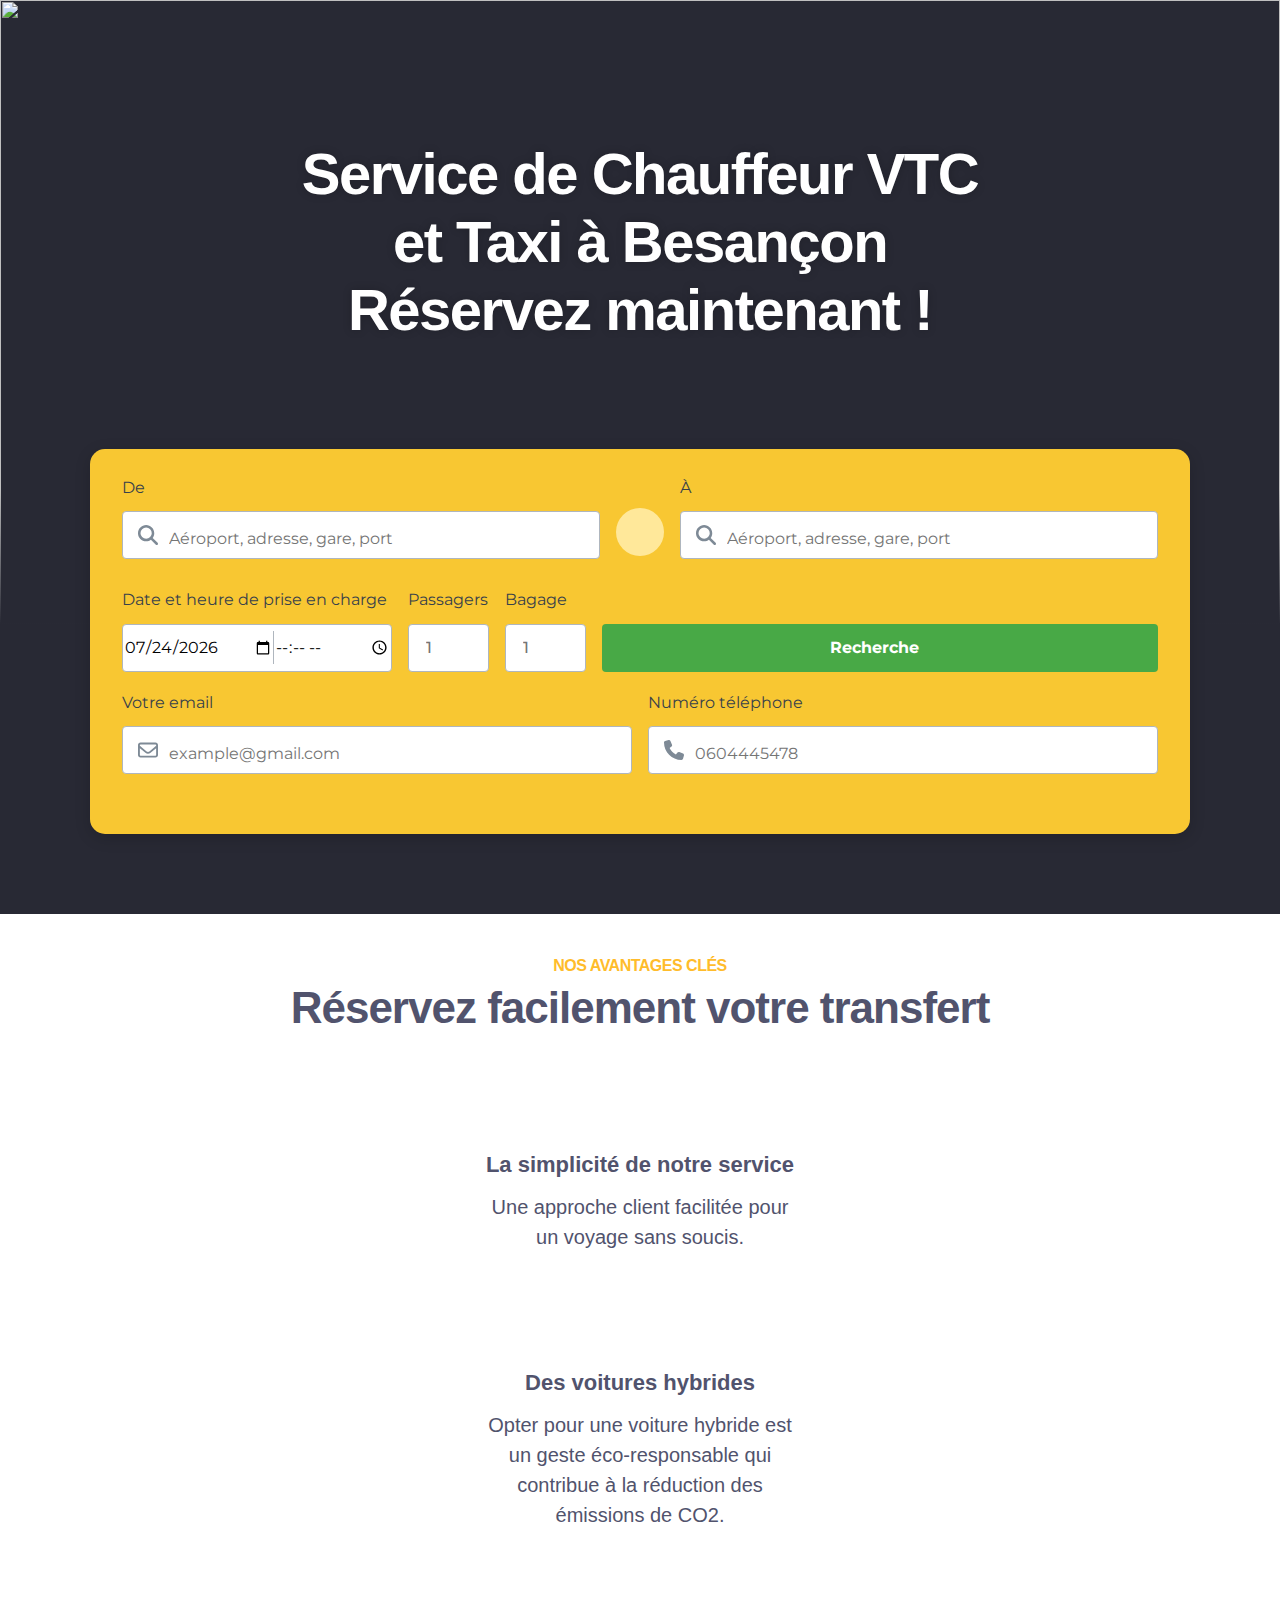
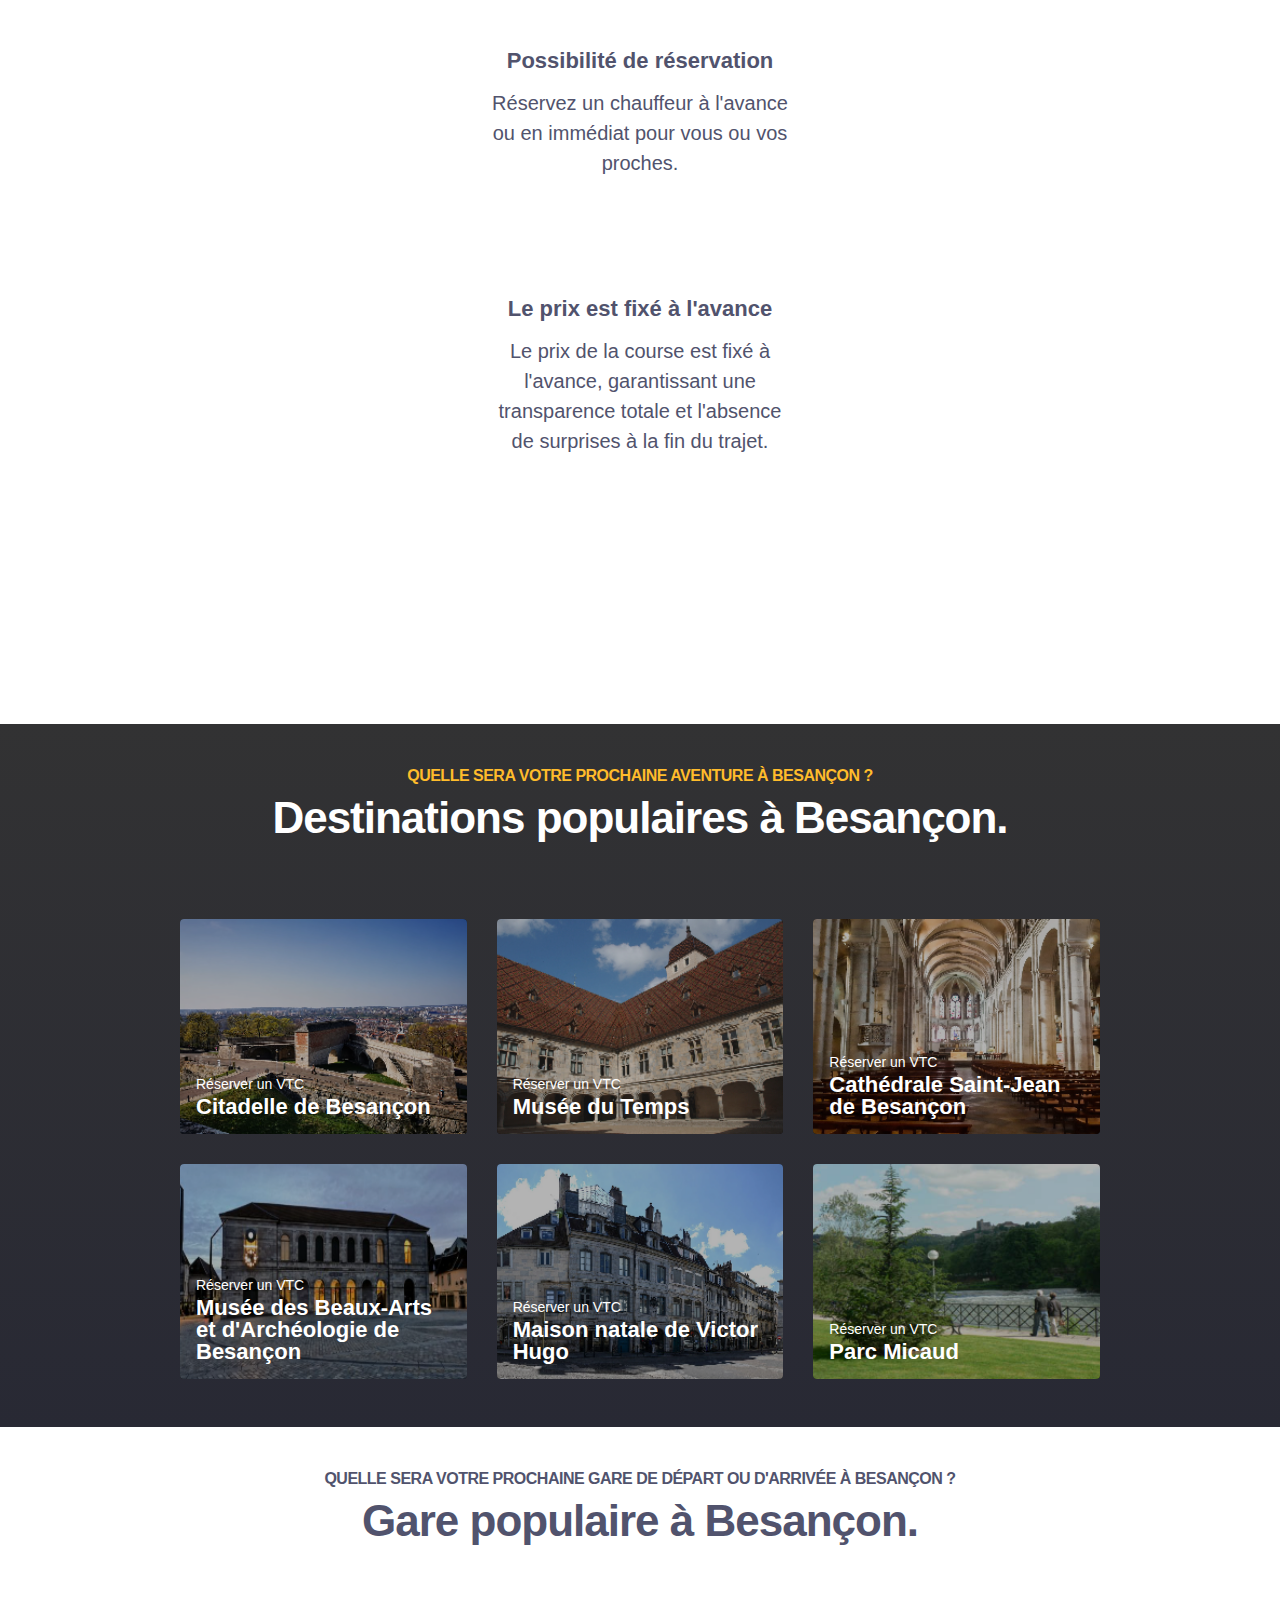
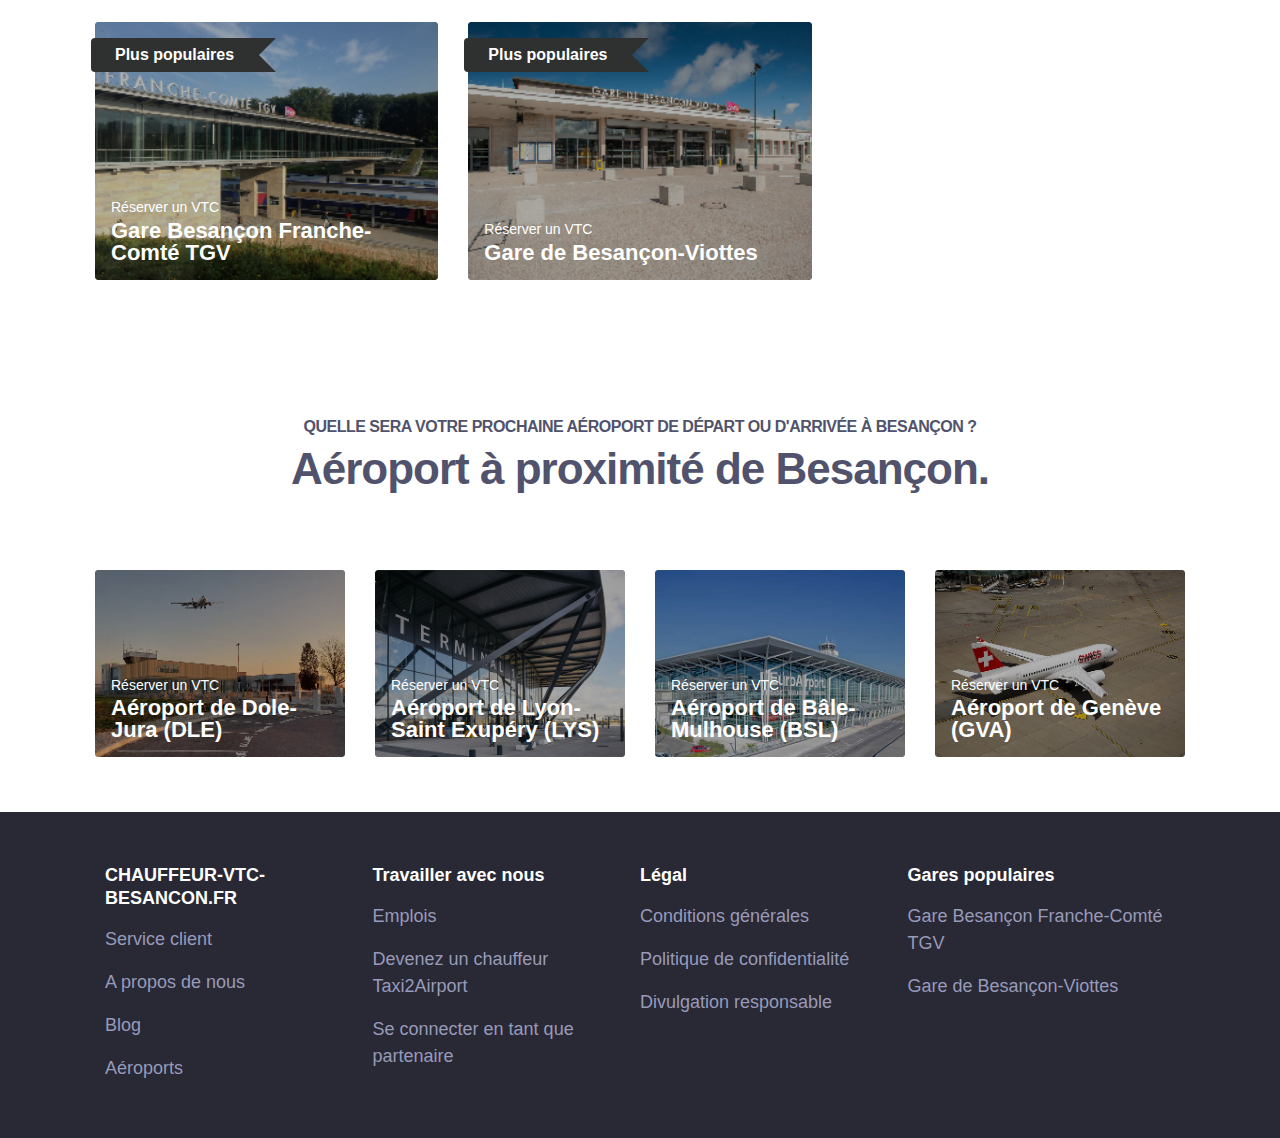
==== commit e2a37909: "Add files via upload" ====
--- a/index.html
+++ b/index.html
@@ -20,8 +20,8 @@
 
 
 
-      
-       <script src="https://kit.fontawesome.com/d7a21fe5b8.js" crossorigin="anonymous"></script>
+
+    <script src="https://kit.fontawesome.com/d7a21fe5b8.js" crossorigin="anonymous"></script>
 
 </head>
 
@@ -29,11 +29,31 @@
 
 
     <header>
-       
-
-        
-
-        
+
+        <!-- 
+        <div class="label"><span class="label__title" style="opacity: 0;">Wathsapp</span>
+            
+                <button class="taxi2airport__submitButton">
+                    <span>Wathsapp</span>
+                    <i class="fa-brands fa-whatsapp"></i>
+                </button>
+           
+        </div>
+
+        <div class="label"><span class="label__title" style="opacity: 0;">Wathsapp</span>
+            
+                <button class="taxi2airport__submitButton">
+                    <span>SMS</span>
+                    <i class="fa-regular fa-comment"></i>
+                </button>
+           
+            
+        </div> -->
+
+
+
+
+
     </header>
 
     <main id="main-content" class="site-content">
@@ -49,7 +69,8 @@
                         srcset="https://www.taxi2airport.com/wp-content/uploads/2022/11/Background_1440x1080-1024x768.jpg 1024w, https://www.taxi2airport.com/wp-content/uploads/2022/11/Background_1440x1080-300x225.jpg 300w, https://www.taxi2airport.com/wp-content/uploads/2022/11/Background_1440x1080-768x576.jpg 768w, https://www.taxi2airport.com/wp-content/uploads/2022/11/Background_1440x1080.jpg 1440w"
                         sizes="(max-width: 1024px) 100vw, 1024px">
                 </picture> -->
-                <img src="https://plus.unsplash.com/premium_photo-1679758630312-a3d601c411d8?q=80&w=1632&auto=format&fit=crop&ixlib=rb-4.0.3&ixid=M3wxMjA3fDB8MHxwaG90by1wYWdlfHx8fGVufDB8fHx8fA%3D%3D" alt="">
+                <img src="https://plus.unsplash.com/premium_photo-1679758630312-a3d601c411d8?q=80&w=1632&auto=format&fit=crop&ixlib=rb-4.0.3&ixid=M3wxMjA3fDB8MHxwaG90by1wYWdlfHx8fGVufDB8fHx8fA%3D%3D"
+                    alt="">
                 <h1 class="hero__title">Service de Chauffeur VTC<br> et Taxi à Besançon<br>Réservez maintenant !</h1>
             </div>
 
@@ -58,7 +79,8 @@
 
                     <!-- taxi2airpo -->
                     <div class="taxi2airport">
-                        <form id="contact-form" class="reservationForm taxi2airport__form">
+                        <form id="contact-form" onsubmit="SendEmail(); return false;"
+                            class="reservationForm taxi2airport__form">
                             <div class="taxi2airport__locations">
                                 <div for="input_from" class="label"><span class="label__title">De</span>
                                     <div class="form__inputContainer">
@@ -102,7 +124,7 @@
                                                 <label class="label">
 
                                                     <input class="" type="date" id="date" name="naissance"
-                                                        value="15-07-1999" required>
+                                                        value="2024-01-01" required>
 
                                                 </label>
 
@@ -164,6 +186,7 @@
                                     </div>
                                 </div>
                             </div>
+
 
 
                         </form>
@@ -192,7 +215,7 @@
             </div>
         </div>
 
-        <article id="post-11347" class="entry post-11347 page type-page status-publish hentry">
+        <article class="page">
 
             <div class="entry__content">
 
@@ -207,9 +230,9 @@
 
 
 
-                <div class=" alignwide is-layout-flex wp-container-core-columns-is-layout-1 wp-block-columns-is-layout-flex">
-
-                    <div class="wp-block-column is-layout-flow wp-block-column-is-layout-flow">
+                <div class="alignwide layout-flex">
+
+                    <div class="">
                         <div class="vo-block-icon-text vo-block-icon-text--vertical">
                             <div class="vo-block-icon-text__inner">
                                 <div class="vo-block-icon-text__icon">
@@ -226,7 +249,7 @@
 
 
 
-                    <div class="wp-block-column is-layout-flow wp-block-column-is-layout-flow">
+                    <div class="">
                         <div class="vo-block-icon-text vo-block-icon-text--vertical">
                             <div class="vo-block-icon-text__inner">
                                 <div class="vo-block-icon-text__icon">
@@ -243,7 +266,7 @@
 
 
 
-                    <div class="wp-block-column is-layout-flow wp-block-column-is-layout-flow">
+                    <div class="">
                         <div class="vo-block-icon-text vo-block-icon-text--vertical">
                             <div class="vo-block-icon-text__inner">
                                 <div class="vo-block-icon-text__icon">
@@ -258,7 +281,7 @@
                         </div>
                     </div>
 
-                    <div class="wp-block-column is-layout-flow wp-block-column-is-layout-flow">
+                    <div class="">
                         <div class="vo-block-icon-text vo-block-icon-text--vertical">
                             <div class="vo-block-icon-text__inner">
                                 <div class="vo-block-icon-text__icon">
@@ -552,7 +575,7 @@
                         <ul id="footer-menu-1" class="footer-menu">
                             <li><a target="_blank" rel="noopener" href="#">Emplois</a></li>
                             <li><a target="_blank" rel="noopener" href="#">Devenez un chauffeur Taxi2Airport</a></li>
-                            <li><a target="_blank" href="https://www.taxi2airport.com/fr">Se connecter en tant que
+                            <li><a target="_blank" href="#">Se connecter en tant que
                                     partenaire</a></li>
                         </ul>
                     </div>
@@ -604,6 +627,63 @@
 
 
 
+<!-- envoie de mail formulaire devis -->
+<script src="https://smtpjs.com/v3/smtp.js"> </script>
+<script>
+
+    function SendEmail() {
+
+        var message1 = 'Départ : ' + document.getElementById('departureAddress').value + '<br>' +
+            'D\'Arrivée : ' + document.getElementById('arrivalAddress').value + '<br>' +
+            'Date : ' + document.getElementById('date').value + '<br>' +
+            'Heure : ' + document.getElementById('heure').value + '<br>' +
+            'email : ' + document.getElementById('txtEmail').value + '<br>' +
+            'Numéro de téléphone : ' + document.getElementById('phoneNumber').value + '<br>' +
+
+            'passager : ' + document.getElementById('Nbpassage').value + '<br>' +
+            'bagage : ' + document.getElementById('Nbbagage').value + '<br>' +
+
+
+            'Adresse de départ sur Google Maps : <a href="https://www.google.com/maps?q=' + remplacerEspacesParPlus(document.getElementById('departureAddress').value) + '">Voir</a><br>' +
+            'Adresse d\'arrivée sur Google Maps : <a href="https://www.google.com/maps?q=' + remplacerEspacesParPlus(document.getElementById('arrivalAddress').value) + '">Voir</a><br>' +
+            'Itinéraire sur Google Maps : <a href="https://www.google.com/maps/dir/' + remplacerEspacesParPlus(document.getElementById('departureAddress').value) + '/' + remplacerEspacesParPlus(document.getElementById('arrivalAddress').value) + '">Voir</a>';
+
+
+
+        Email.send({
+            Host: "smtp.elasticemail.com",
+            Username: "no-reply@chauffeur-vtc-besancon.fr",
+            Password: "153EE9EDD17BE8E058B6D9C0817BA370D406",
+            To: 'amine.zoukel.31@gmail.com',
+            From: "no-reply@chauffeur-vtc-besancon.fr",
+            Subject: "COURSE PRIVÉ",
+            Body: message1
+        }).then(function (response) {
+            console.log('E-mail envoyé avec succès!', response.status, response.text);
+            alert('Votre message a été envoyé avec succès!');
+            document.getElementById('contact-form').reset(); // Réinitialiser le formulaire après l'envoi
+        }, function (error) {
+            console.log('Echec de l\'envoi de l\'e-mail :', error);
+            alert('Une erreur s\'est produite lors de l\'envoi du message. Veuillez réessayer plus tard.');
+        });
+    }
+
+
+
+    function remplacerEspacesParPlus(chaine) {
+            return chaine.replace(/ /g, '+');
+        }
+
+
+</script>
+
+
+
+
+
+
+
+
 
 
 
@@ -615,13 +695,13 @@
 
 
 <!-- envoi formulaire sur email -->
-<script src="https://cdn.emailjs.com/dist/email.min.js"></script>
+<!-- <script src="https://cdn.emailjs.com/dist/email.min.js"></script>
 <script>
     (function () {
         emailjs.init("ECa2z8ldVb2FBaizk"); // Utilisation de la Public Key
     })();
 
-    document.getElementById('contact-form2').addEventListener('submit2', function (event) {
+    document.getElementById('contact-form').addEventListener('submit', function (event) {
         event.preventDefault();
 
 
@@ -635,8 +715,6 @@
 
             'passager : ' + document.getElementById('Nbpassage').value + '\n' +
             'bagage : ' + document.getElementById('Nbbagage').value;
-
-
 
 
         var lien = document.getElementById('departureAddress').value;
@@ -665,7 +743,7 @@
             alert('Une erreur s\'est produite lors de l\'envoi du message. Veuillez réessayer plus tard.');
         });
     });
-</script>
+</script> -->
 
 
 <!-- adress auto -->
--- a/style.css
+++ b/style.css
@@ -855,7 +855,12 @@
 .entry__content>.alignwide {
     max-width: 62.5rem
 }
-
+/* ajouter */
+.alignwide div {
+    margin-top: 10px;
+    margin-bottom: 20px;
+
+}
 .entry__content>.alignfull {
     max-width: calc(100% + 1.875rem);
     margin-left: -.9375rem;
@@ -1815,7 +1820,7 @@
     bottom: 0
 }
 
-.is-layout-flex {
+.layout-flex {
     display: flex;
     flex-direction: column;
 }
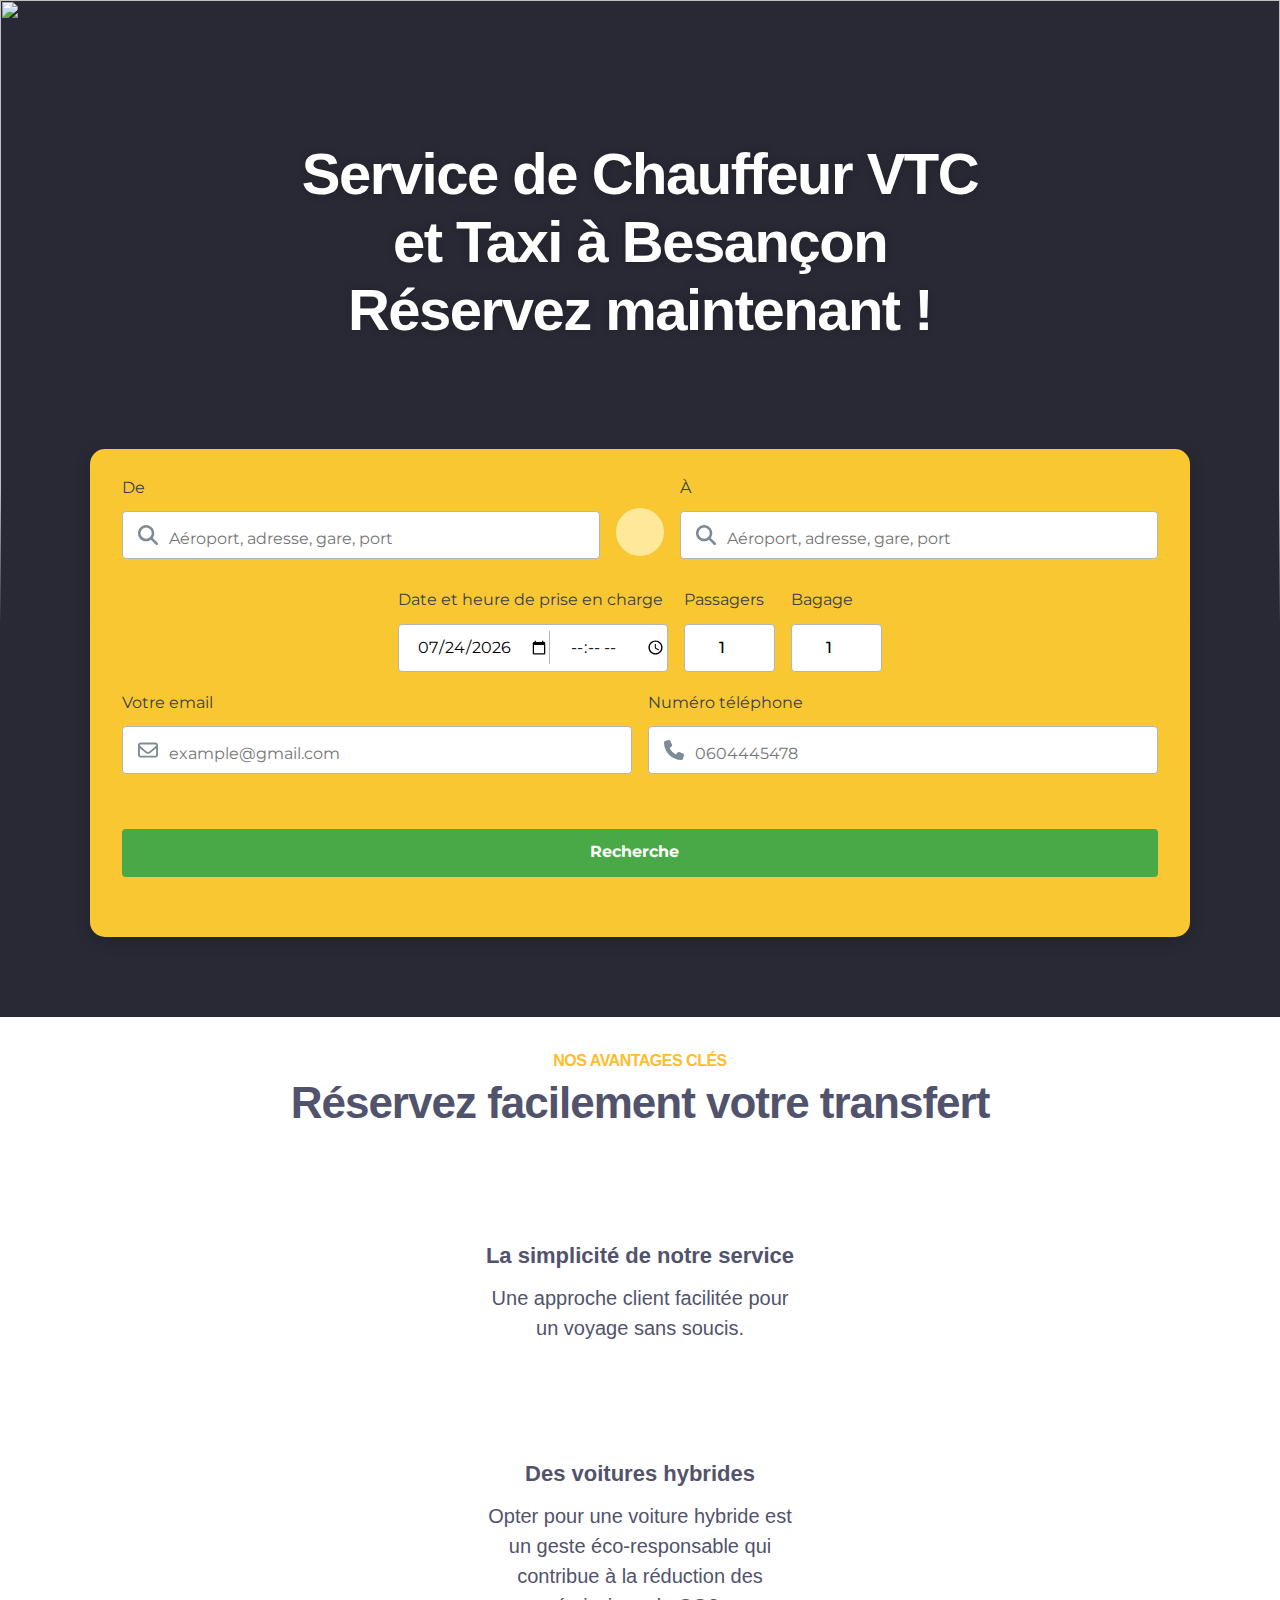
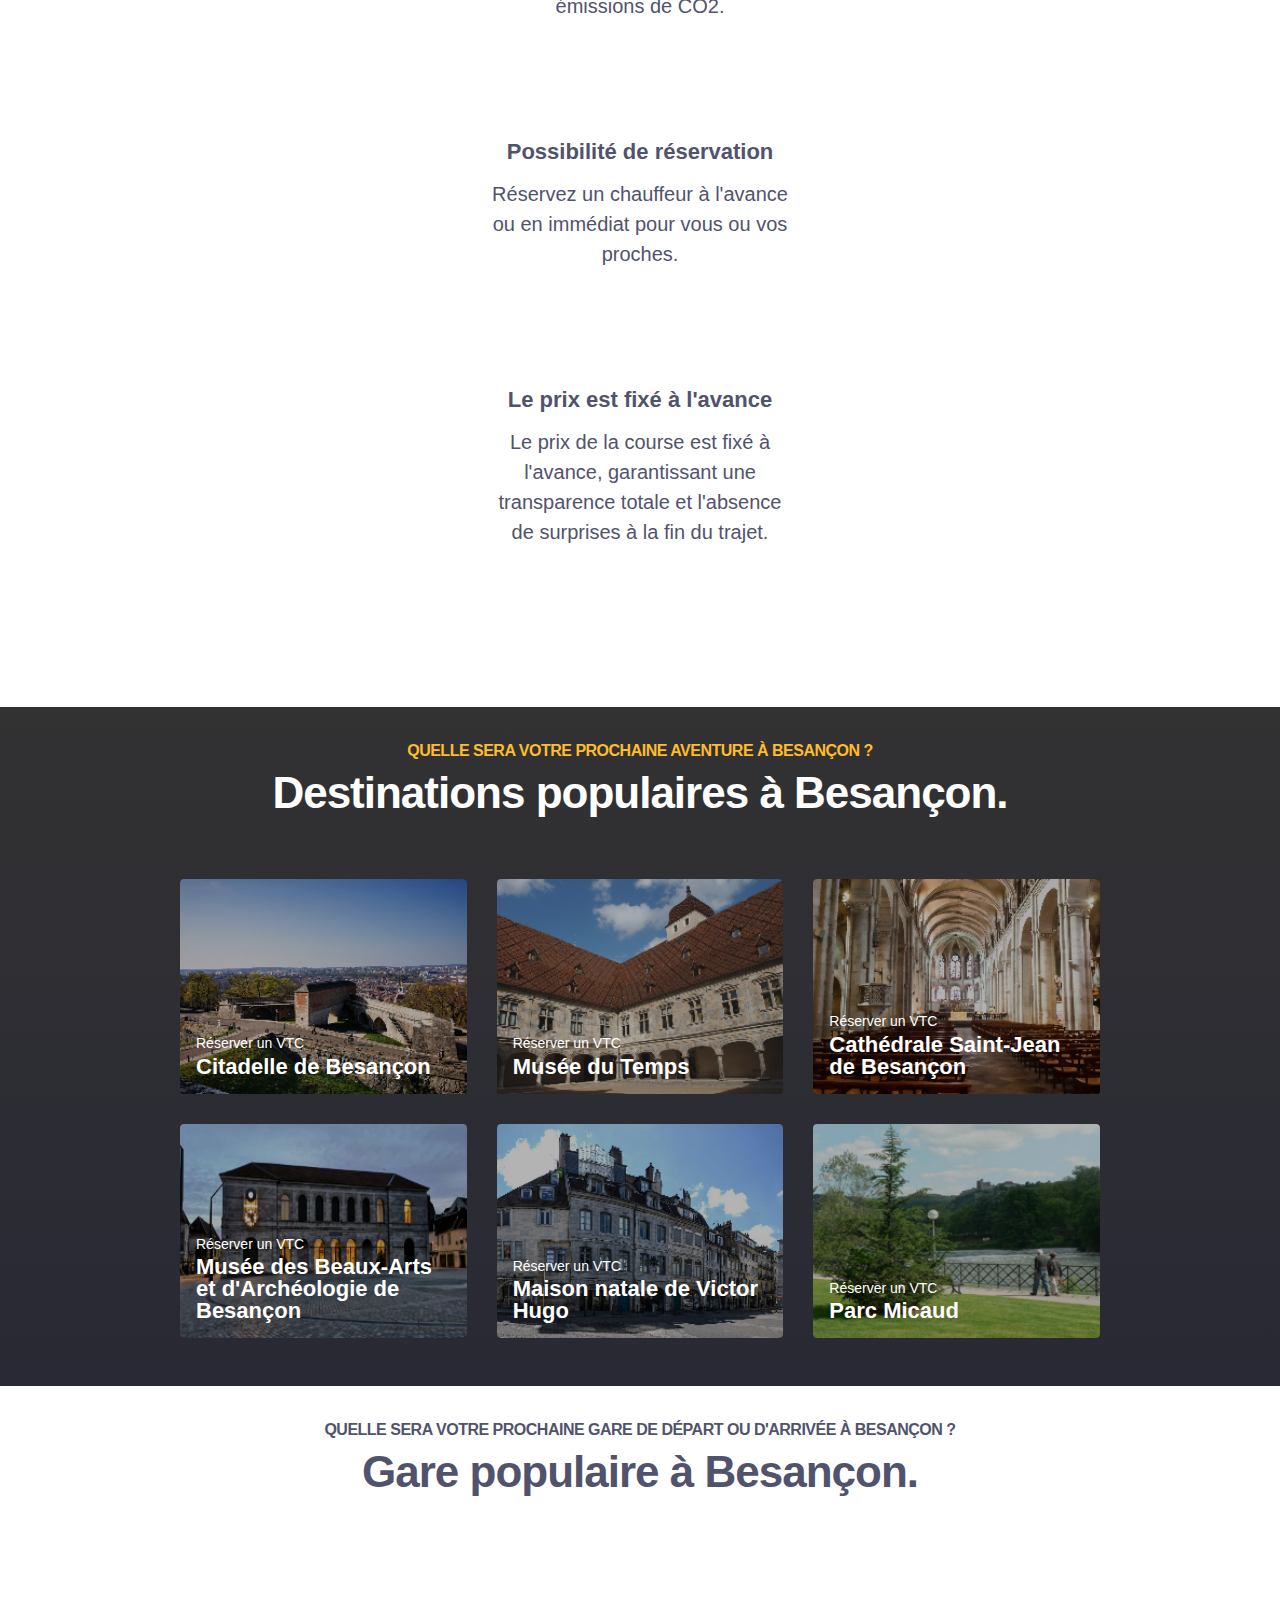
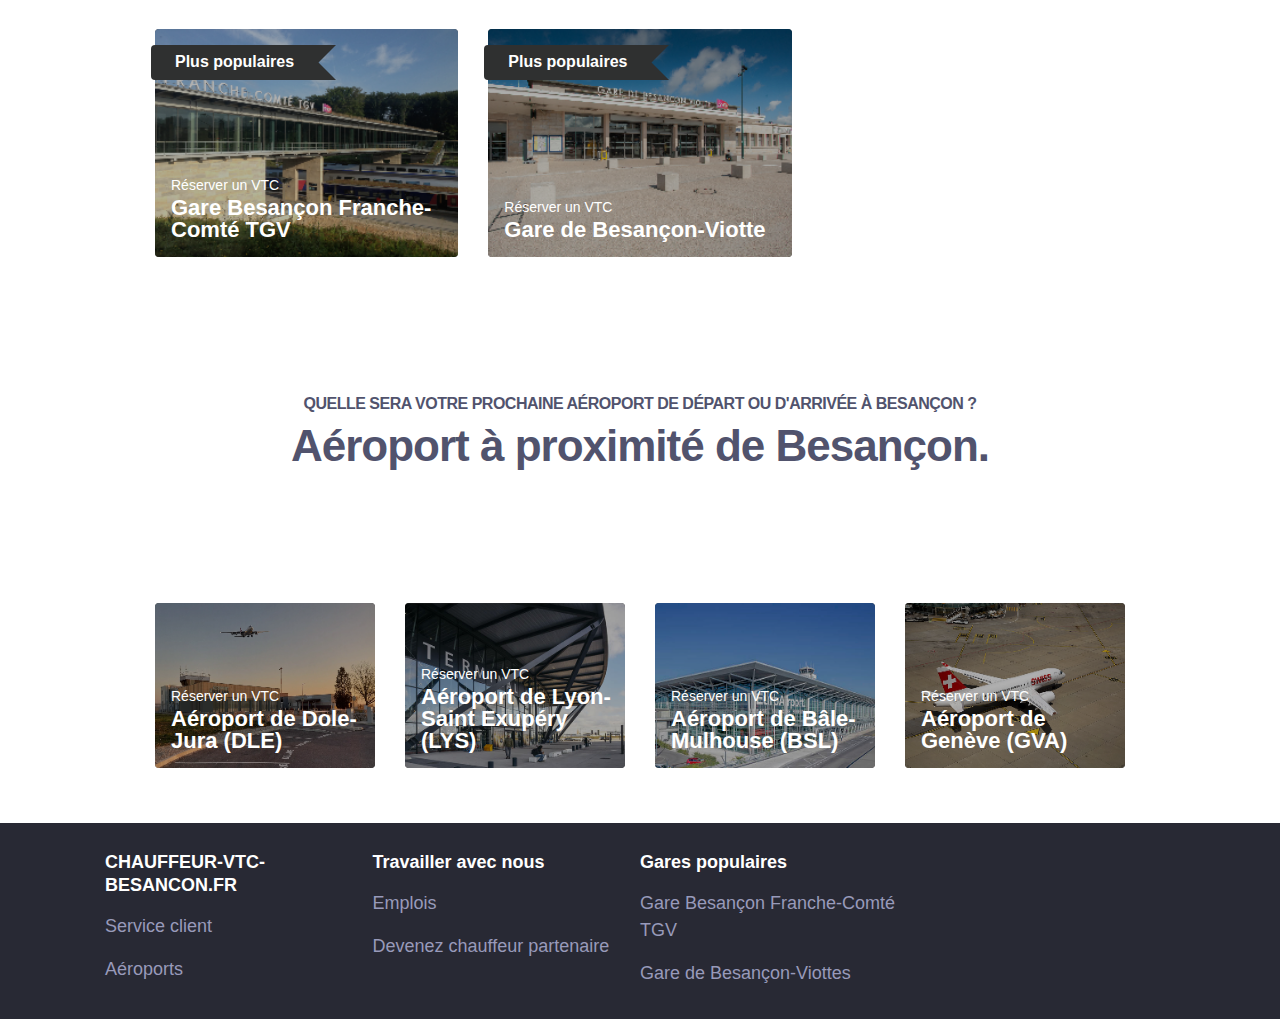
==== commit 571139f0: "Add files via upload" ====
--- a/index.html
+++ b/index.html
@@ -3,54 +3,34 @@
 
 <head>
 
+    <meta charset="UTF-8" />
     <link rel='stylesheet' id='vo.stylesheet-css' href='style.css' type='text/css'>
-    <meta charset="UTF-8" />
     <meta name="viewport" content="width=device-width, initial-scale=1, shrink-to-fit=no">
     <!-- <link rel="profile" href="https://gmpg.org/xfn/11"> -->
-
-
-
     <meta name='robots' content='index, follow, max-image-preview:large, max-snippet:-1, max-video-preview:-1' />
-
-
     <!-- This site is optimized with the Yoast SEO plugin v22.6 - https://yoast.com/wordpress/plugins/seo/ -->
     <title>Réserver un chauffeur VTC ou Taxi à Besançon</title>
     <meta name="description"
-        content="Taxi d&#039;aéroport vers et depuis Barcelona-El Prat? Réservez votre transfert d&#039;aéroport pour un tarif avantageux chez Taxi2Airport et évitez les surprises." />
-
-
-
+        content="Chauffeur VTC disponible 24/7, Offrant des services de taxi - VTC - Uber. Confort, fiabilité et flexibilité pour tous vos déplacements. Réservez dès maintenant !">
+    <meta name="keywords"
+        content="services de taxi, taxi Besançon,taxi gare Besançon, chauffeur vtc, chauffeur uber, chauffeur privé, services de taxi">
 
     <script src="https://kit.fontawesome.com/d7a21fe5b8.js" crossorigin="anonymous"></script>
 
+
+    <!-- notice -->
+    <link rel="preconnect" href="https://fonts.googleapis.com">
+    <link rel="preconnect" href="https://fonts.gstatic.com" crossorigin>
+    <link
+        href="https://fonts.googleapis.com/css2?family=Archivo:wght@400;500;600;800;900&family=Inter:wght@900&display=swap"
+        rel="stylesheet">
+
+
 </head>
 
 <body class="home">
 
-
     <header>
-
-        <!-- 
-        <div class="label"><span class="label__title" style="opacity: 0;">Wathsapp</span>
-            
-                <button class="taxi2airport__submitButton">
-                    <span>Wathsapp</span>
-                    <i class="fa-brands fa-whatsapp"></i>
-                </button>
-           
-        </div>
-
-        <div class="label"><span class="label__title" style="opacity: 0;">Wathsapp</span>
-            
-                <button class="taxi2airport__submitButton">
-                    <span>SMS</span>
-                    <i class="fa-regular fa-comment"></i>
-                </button>
-           
-            
-        </div> -->
-
-
 
 
 
@@ -59,140 +39,224 @@
     <main id="main-content" class="site-content">
         <div class="hero">
             <div class="hero__image">
-                <!-- <picture>
-                    <source
-                        srcset="https://www.taxi2airport.com/wp-content/uploads/2022/11/Background_1440x1080-1024x768.jpg.webp 1024w, https://www.taxi2airport.com/wp-content/uploads/2022/11/Background_1440x1080-300x225.jpg.webp 300w, https://www.taxi2airport.com/wp-content/uploads/2022/11/Background_1440x1080-768x576.jpg.webp 768w, https://www.taxi2airport.com/wp-content/uploads/2022/11/Background_1440x1080.jpg.webp 1440w"
-                        sizes="(max-width: 1024px) 100vw, 1024px" type="image/webp"><img width="1024" height="768"
-                        src="https://www.taxi2airport.com/wp-content/uploads/2022/11/Background_1440x1080-1024x768.jpg"
-                        class="attachment-large size-large webpexpress-processed" alt="" decoding="async"
-                        fetchpriority="high"
-                        srcset="https://www.taxi2airport.com/wp-content/uploads/2022/11/Background_1440x1080-1024x768.jpg 1024w, https://www.taxi2airport.com/wp-content/uploads/2022/11/Background_1440x1080-300x225.jpg 300w, https://www.taxi2airport.com/wp-content/uploads/2022/11/Background_1440x1080-768x576.jpg 768w, https://www.taxi2airport.com/wp-content/uploads/2022/11/Background_1440x1080.jpg 1440w"
-                        sizes="(max-width: 1024px) 100vw, 1024px">
-                </picture> -->
                 <img src="https://plus.unsplash.com/premium_photo-1679758630312-a3d601c411d8?q=80&w=1632&auto=format&fit=crop&ixlib=rb-4.0.3&ixid=M3wxMjA3fDB8MHxwaG90by1wYWdlfHx8fGVufDB8fHx8fA%3D%3D"
                     alt="">
                 <h1 class="hero__title">Service de Chauffeur VTC<br> et Taxi à Besançon<br>Réservez maintenant !</h1>
+
+
+
             </div>
 
             <div class="hero__content">
-                <div id="taxi2airport_app">
-
-                    <!-- taxi2airpo -->
-                    <div class="taxi2airport">
-                        <form id="contact-form" onsubmit="SendEmail(); return false;"
-                            class="reservationForm taxi2airport__form">
-                            <div class="taxi2airport__locations">
-                                <div for="input_from" class="label"><span class="label__title">De</span>
-                                    <div class="form__inputContainer">
-                                        <input class="taxi2airport__locations__input inputLogo empty" type="text"
-                                            id="departureAddress" name="departureAddress"
-                                            placeholder="Aéroport, adresse, gare, port" autocomplete="off" required>
-                                        <div class="taxi2airport__select">
-                                            <div id="departureSuggestions" class="taxi2airport__select__wrapper">
-                                            </div>
+
+
+
+                <div class="div_from">
+                    <form id="contact-form" class="form_reservation" onsubmit="SendEmail(); return false;">
+                        <div class="div_lieu">
+
+                            <div class="label"><span class="label__title">De</span>
+                                <div class="form__inputContainer">
+                                    <input class="input_adresse input_logo" type="text" id="departureAddress"
+                                        name="departureAddress" placeholder="Aéroport, adresse, gare, port"
+                                        autocomplete="off" required>
+                                    <div class="div_select">
+                                        <div id="departureSuggestions" class="div_select_wrapper">
                                         </div>
                                     </div>
                                 </div>
-                                <button type="button" class="taxi2airport__switcher__button" id="switchButton"><span
-                                        class="sr-only">Switch to
-                                        and from location</span>
-                                    <i class="fa-solid fa-repeat" style="color: #5e6d7c;"></i>
-                                </button>
-                                <div for="input_to" class="label"><span class="label__title">À</span>
-                                    <div class="form__inputContainer">
-
-                                        <input class="taxi2airport__locations__input inputLogo empty" type="text"
-                                            id="arrivalAddress" name="arrivalAddress"
-                                            placeholder="Aéroport, adresse, gare, port" autocomplete="off" required>
-
-                                        <div class="taxi2airport__select">
-                                            <div id="arrivalSuggestions" class="taxi2airport__select__wrapper">
+                            </div>
+                            <button type="button" class="bouton_permutation" id="switchButton"><span
+                                    class="sr-only">Inverser les adresses</span>
+                                <i class="fa-solid fa-repeat" style="color: #5e6d7c;"></i>
+                            </button>
+
+                            <div class="label"><span class="label__title">À</span>
+                                <div class="form__inputContainer">
+                                    <input class="input_adresse input_logo" type="text" id="arrivalAddress"
+                                        name="arrivalAddress" placeholder="Aéroport, adresse, gare, port"
+                                        autocomplete="off" required>
+
+                                    <div class="div_select">
+                                        <div id="arrivalSuggestions" class="div_select_wrapper">
+                                        </div>
+                                    </div>
+
+
+                                </div>
+                            </div>
+                        </div>
+
+                        <div class="div_option">
+                            <div class="div_groupe">
+                                <div class="label">
+                                    <div class="div_date_heure label">
+                                        <span class="label__title">Date et heure de prise en charge</span>
+                                        <div class="sous_div">
+
+                                            <label class="label">
+                                                <input class="text-center" type="date" id="date" name="naissance"
+                                                    value="2024-01-01" required>
+                                            </label>
+
+                                            <div class="taxi2airport__dateTime__divider">
+                                                <div class="taxi2airport__dateTime__line"></div>
                                             </div>
+
+                                            <label class="label">
+                                                <input class="text-center" type="time" id="heure" name="heure" required>
+                                            </label>
+
                                         </div>
-
                                     </div>
                                 </div>
-                            </div>
-
-                            <div class="taxi2airport__settings">
-                                <div class="form__inputGroup">
-                                    <div class="label">
-                                        <div
-                                            class="taxi2airport__dateTime label taxi2airport__dateTime__timeInput--no-return">
-                                            <span class="label__title">Date et heure de prise en charge</span>
-                                            <div class="taxi2airport__dateTime__wrapper">
-                                                <label class="label">
-
-                                                    <input class="" type="date" id="date" name="naissance"
-                                                        value="2024-01-01" required>
-
-                                                </label>
-
-                                                <div class="taxi2airport__dateTime__divider">
-                                                    <div class="taxi2airport__dateTime__line"></div>
-                                                </div>
-
-                                                <label class="label">
-                                                    <input class="" type="time" id="heure" name="heure" required>
-
-                                                </label>
-                                            </div>
-                                        </div>
-                                    </div>
+
+                            </div>
+
+                            <div class="div_groupe">
+                                <div class="label"><span class="label__title">Passagers</span>
+
+
+                                    <input type="number" id="Nbpassage"
+                                        class="input_style input_style_passenger text-center" value="1" placeholder="1"
+                                        max="20" min="0">
+
 
                                 </div>
-
-                                <div class="form__inputGroup">
-                                    <div class="label"><span class="label__title">Passagers</span>
-
-
-                                        <input type="number" id="Nbpassage"
-                                            class="taxi2airport__mutatorButton taxi2airport__mutatorButton--passenger"
-                                            placeholder="1" max="4" min="0">
-
-
-                                    </div>
-                                    <div class="label"><span class="label__title">Bagage</span>
-                                        <input type="number" id="Nbbagage"
-                                            class="taxi2airport__mutatorButton taxi2airport__mutatorButton--luggage taxi2airport__mutatorButton--closed"
-                                            placeholder="1" max="4" min="0">
-                                    </div>
+                                <div class="label"><span class="label__title">Bagage</span>
+                                    <input type="number" id="Nbbagage"
+                                        class="input_style input_style_bagage text-center" value="1" placeholder="1"
+                                        max="20" min="0">
                                 </div>
-
-                                <div class="label"><span class="label__title" style="opacity: 0;">Recherche</span>
-                                    <button class="taxi2airport__submitButton" type="submit" name="btnInscription">
-                                        <span>Recherche</span>
-                                        <i class="fa-solid fa-arrow-right"></i>
-                                    </button>
+                            </div>
+
+                        </div>
+
+
+                        <div class="bouton_mobile">
+
+                            <div class="label"><span class="label__title" style="opacity: 0;">Recherche</span>
+                                <button class="bouton bouton_whatsapp" type="button"
+                                    onclick="verifyAndRedirect('whatsapp')">
+                                    <span>whatsapp</span>
+                                    <i class="fa-brands fa-whatsapp fa-lg"></i>
+                                </button>
+                            </div>
+                            <div class="label"><span class="label__title" style="opacity: 0;">Recherche</span>
+                                <button class="bouton bouton_sms" type="button" onclick="verifyAndRedirect('sms')">
+                                    <span>SMS</span>
+                                    <i class="fa-solid fa-message"></i>
+                                </button>
+                            </div>
+
+                            <div class="text_form text-center" style="margin-top: 20px;">
+                                <span>Compatible uniquement sur mobile.</span>
+                            </div>
+
+
+                            <div class="text_form text-center" style="margin-top: 60px;">
+                                <span>OU.</span>
+                            </div>
+
+
+                            <script>
+
+                                function verifyAndRedirect(buttonType) {
+                                    // Récupérer les valeurs des champs input
+                                    var departureAddress = document.getElementById('departureAddress').value.trim();
+                                    var arrivalAddress = document.getElementById('arrivalAddress').value.trim();
+                                    var date = document.getElementById('date').value.trim();
+                                    var heure = document.getElementById('heure').value.trim();
+                                    var Nbpassage = document.getElementById('Nbpassage').value.trim();
+                                    var Nbbagage = document.getElementById('Nbbagage').value.trim();
+
+                                    // Vérifier si tous les champs sont remplis
+                                    if (departureAddress === '' || arrivalAddress === '' || date === '' || heure === '' || Nbpassage === '' || Nbbagage === '') {
+                                        alert('Veuillez remplir tous les champs ci-dessus.');
+                                        return; // Arrête la fonction sans effectuer de redirection
+                                    }
+
+                                    var message =
+
+                                        "DEMANDE DE RÉSERVATION%0A%0A" +
+
+                                        "De: " + departureAddress + "%0A" +
+                                        "À: " + arrivalAddress + "%0A%0A" +
+
+                                        "Date: " + date + "%0A" +
+                                        "Heure: " + heure + "%0A%0A" +
+
+                                        "Passagers: " + Nbpassage + "%0A" +
+                                        "Bagages: " + Nbbagage;
+
+                                    // Redirection en fonction du type de bouton
+                                    if (buttonType === 'whatsapp') {
+
+                                        // Rediriger vers WhatsApp
+                                        window.location.href = "https://wa.me/+33781180897/?text=" + message;
+
+
+
+                                    } else if (buttonType === 'sms') {
+                                        window.location.href = "sms:+33781180897?&body=" + message;
+                                    }
+                                }
+
+
+                            </script>
+
+                            <div class="text_form text-center" style="margin-top: 60px;">
+                                <span>Je ne souhaite pas utiliser WhatsApp/SMS.<br><br>Veuillez donc remplir les champs
+                                    ci-dessous.</span>
+                            </div>
+
+                        </div>
+
+
+
+                            
+
+
+
+
+                        <div id="div_contact" class="div_contact">
+                            <div for="input_email" class="label"><span class="label__title">Votre
+                                    email</span>
+                                <div class="form__inputContainer">
+
+                                    <input class="input_contact input_logo" type="email" name="email" id="txtEmail"
+                                        placeholder="example@gmail.com" required>
                                 </div>
-
-                            </div>
-
-                            <div class="taxi2airport__contact">
-                                <div for="input_email" class="label"><span class="label__title">Votre
-                                        email</span>
-                                    <div class="form__inputContainer">
-
-                                        <input class="taxi2airport__contact__input inputLogo empty" type="email"
-                                            name="email" id="txtEmail" placeholder="example@gmail.com" required>
-                                    </div>
+                            </div>
+
+
+                            <div for="input_tel" class="label"><span class="label__title">Numéro
+                                    téléphone</span>
+                                <div class="form__inputContainer">
+
+                                    <input class="input_contact input_logo" type="tel" name="phoneNumber"
+                                        id="phoneNumber" placeholder="0604445478" required>
                                 </div>
-                                <div for="input_tel" class="label"><span class="label__title">Numéro
-                                        téléphone</span>
-                                    <div class="form__inputContainer">
-
-                                        <input class="taxi2airport__contact__input inputLogo empty" type="tel"
-                                            name="phoneNumber" id="phoneNumber" placeholder="0604445478" required>
-                                    </div>
-                                </div>
-                            </div>
-
-
-
-                        </form>
-                    </div>
-
-                </div>
+                            </div>
+
+                        </div>
+
+                        <div class="label"><span class="label__title" style="opacity: 0;">Recherche</span>
+                            <button class="bouton bouton_recherche" type="submit" name="btnInscription">
+                                <span>Recherche</span>
+                                <i class="fa-solid fa-arrow-right"></i>
+                            </button>
+                        </div>
+
+
+
+
+
+
+                    </form>
+                </div>
+
+
 
                 <!-- <ul class="hero__usp">
                     <li><svg class="icon icon--icon-check" aria-hidden="true">
@@ -215,109 +279,72 @@
             </div>
         </div>
 
-        <article class="page">
-
-            <div class="entry__content">
-
-                <div class="vo-block-vo-heading text-center">
-                    <div class="vo-block-vo-heading__inner">
-                        <h2 class='vo-block-vo-heading__title'>Réservez facilement votre transfert</h2>
-                        <p style="color:#ffbc2b;" class="vo-block-vo-heading__above-text">
-                            <strong>Nos avantages clés</strong>
-                        </p>
-                    </div>
-                </div>
-
-
-
-                <div class="alignwide layout-flex">
-
-                    <div class="">
-                        <div class="vo-block-icon-text vo-block-icon-text--vertical">
-                            <div class="vo-block-icon-text__inner">
-                                <div class="vo-block-icon-text__icon">
-                                    <i class="fa-solid fa-handshake fa-xs"></i>
-                                </div>
-                                <div class="vo-block-icon-text__content">
-                                    <h4 class='vo-block-icon-text__title'>La simplicité de notre service</h4>
-                                    <p class="vo-block-icon-text__description">Une approche client facilitée pour un
-                                        voyage sans soucis.</p>
-                                </div>
-                            </div>
-                        </div>
-                    </div>
-
-
-
-                    <div class="">
-                        <div class="vo-block-icon-text vo-block-icon-text--vertical">
-                            <div class="vo-block-icon-text__inner">
-                                <div class="vo-block-icon-text__icon">
-                                    <i class="fa-solid fa-car fa-xs"></i>
-                                </div>
-                                <div class="vo-block-icon-text__content">
-                                    <h4 class='vo-block-icon-text__title'>Des voitures hybrides</h4>
-                                    <p class="vo-block-icon-text__description">Opter pour une voiture hybride est un
-                                        geste éco-responsable qui contribue à la réduction des émissions de CO2.</p>
-                                </div>
-                            </div>
-                        </div>
-                    </div>
-
-
-
-                    <div class="">
-                        <div class="vo-block-icon-text vo-block-icon-text--vertical">
-                            <div class="vo-block-icon-text__inner">
-                                <div class="vo-block-icon-text__icon">
-                                    <i class="fa-solid fa-cart-plus fa-xs"></i>
-                                </div>
-                                <div class="vo-block-icon-text__content">
-                                    <h4 class='vo-block-icon-text__title'>Possibilité de réservation</h4>
-                                    <p class="vo-block-icon-text__description">Réservez un chauffeur à l'avance ou en
-                                        immédiat pour vous ou vos proches.</p>
-                                </div>
-                            </div>
-                        </div>
-                    </div>
-
-                    <div class="">
-                        <div class="vo-block-icon-text vo-block-icon-text--vertical">
-                            <div class="vo-block-icon-text__inner">
-                                <div class="vo-block-icon-text__icon">
-                                    <i class="fa-solid fa-money-bill fa-xs"></i>
-                                </div>
-                                <div class="vo-block-icon-text__content">
-                                    <h4 class='vo-block-icon-text__title'>Le prix est fixé à l'avance</h4>
-                                    <p class="vo-block-icon-text__description">Le prix de la course est fixé à l'avance,
-                                        garantissant une transparence totale et l'absence de surprises à la fin du
-                                        trajet.</p>
-                                </div>
-                            </div>
-                        </div>
-                    </div>
-
-                </div>
-
-
-
-                <!-- <div class="vo-block-testimonials alignfull">
-                    <div class="vo-block-testimonials__background">
-                        <div class="vo-block-testimonials__inner">
-                            <div class="trustpilot-widget" data-locale="fr" data-template-id="53aa8912dec7e10d38f59f36"
-                                data-businessunit-id="56a73ef10000ff00058818ba" data-theme="light"
-                                data-style-width="100%" data-stars="4,5" data-review-languages="fr">
-                                <a href=https://www.trustpilot.com/review/www.taxi2airport.com target="_blank"
-                                    rel="noopener">Trustpilot</a>
-                            </div>
-                        </div>
-                    </div>
-                </div> -->
-
+
+
+        <!-- avantage -->
+        <div class="entry__content">
+
+            <div class="section_titre text-center">
+
+                <h2>Réservez facilement votre transfert</h2>
+                <p style="color:#ffbc2b;">
+                    <strong>Nos avantages clés</strong>
+                </p>
 
             </div>
-
-        </article>
+            <article>
+                <div>
+                    <div class="div_icon">
+                        <i class="fa-solid fa-handshake fa-xs"></i>
+                    </div>
+
+                    <h4>La simplicité de notre service</h4>
+                    <p>Une approche client facilitée pour un voyage sans soucis.</p>
+
+                </div>
+            </article>
+
+            <article>
+                <div>
+                    <div class="div_icon">
+                        <i class="fa-solid fa-car fa-xs"></i>
+                    </div>
+
+                    <h4>Des voitures hybrides</h4>
+                    <p>Opter pour une voiture hybride est un geste éco-responsable qui contribue à la réduction des
+                        émissions de CO2.</p>
+
+                </div>
+            </article>
+
+            <article>
+                <div>
+                    <div class="div_icon">
+                        <i class="fa-solid fa-cart-plus fa-xs"></i>
+                    </div>
+
+                    <h4>Possibilité de réservation</h4>
+                    <p>Réservez un chauffeur à l'avance ou en immédiat pour vous ou vos proches.</p>
+
+                </div>
+            </article>
+
+            <article>
+                <div>
+                    <div class="div_icon">
+                        <i class="fa-solid fa-money-bill fa-xs"></i>
+                    </div>
+
+                    <h4>Le prix est fixé à l'avance</h4>
+                    <p>Le prix de la course est fixé à l'avance, garantissant une transparence totale et l'absence de
+                        surprises à la fin du trajet.</p>
+
+                </div>
+            </article>
+
+        </div>
+
+
 
 
 
@@ -327,14 +354,14 @@
 
 
         <!-- Les destinations plus populaires besançon -->
-        <div class="site-footer__transfers">
-            <div class="site-footer__transfers-content">
-                <div class="vo-block-vo-heading text-center">
-                    <div class="vo-block-vo-heading__inner">
-                        <h2 class="vo-block-vo-heading__title">Destinations populaires à Besançon.</h2>
-                        <p style="color:#ffbc2b;" class="vo-block-vo-heading__above-text">
-                            Quelle sera votre prochaine aventure à Besançon ?</p>
-                    </div>
+        <div class="section_grey">
+            <div class="section_grey_contenu">
+                <div class="section_titre text-center">
+
+                    <h2>Destinations populaires à Besançon.</h2>
+                    <p style="color:#ffbc2b;">
+                        Quelle sera votre prochaine aventure à Besançon ?</p>
+
                 </div>
 
                 <div class="grid-x grid-margin-x grid-margin-y medium-up-3 hide-for-small-only">
@@ -430,15 +457,14 @@
         </div>
 
 
-
         <!-- Gare populaire   -->
-        <div class="entry__content">
-            <div class="vo-block-vo-heading text-center">
-                <div class="vo-block-vo-heading__inner">
-                    <h2 class="vo-block-vo-heading__title">Gare populaire à Besançon.</h2>
-                    <p class="vo-block-vo-heading__above-text">Quelle sera votre prochaine gare de départ ou d'arrivée à
-                        Besançon ?</p>
-                </div>
+        <div id="Gare" class="entry__content">
+            <div class="section_titre text-center">
+
+                <h2>Gare populaire à Besançon.</h2>
+                <p>Quelle sera votre prochaine gare de départ ou d'arrivée à
+                    Besançon ?</p>
+
             </div>
             <div class="grid-x grid-margin-x grid-margin-y medium-up-3 alignfullwide">
 
@@ -459,7 +485,7 @@
                 </div>
                 <div class="cell airport-item">
                     <a href="" class="airport-item__anchor">
-                        <span class="sr-only">Gare de Besançon-Viottes</span>
+                        <span class="sr-only">Gare de Besançon-Viotte</span>
                     </a>
                     <div class="airport-item__image">
                         <img src="images/gare-viotte.png" alt="gare viotte">
@@ -467,7 +493,7 @@
                     <div class="airport-item__ribbon">Plus populaires </div>
                     <div class="airport-item__title">
                         <span>Réserver un VTC</span>
-                        <h4>Gare de Besançon-Viottes</h4>
+                        <h4>Gare de Besançon-Viotte</h4>
                     </div>
                 </div>
 
@@ -478,12 +504,12 @@
 
 
             <!-- Aéroport à proximité   -->
-            <div class="vo-block-vo-heading text-center">
-                <div class="vo-block-vo-heading__inner">
-                    <h2 class="vo-block-vo-heading__title">Aéroport à proximité de Besançon.</h2>
-                    <p class="vo-block-vo-heading__above-text">Quelle sera votre prochaine Aéroport de départ ou
-                        d'arrivée à Besançon ?</p>
-                </div>
+            <div id="Aéroports" class="section_titre text-center">
+
+                <h2>Aéroport à proximité de Besançon.</h2>
+                <p>Quelle sera votre prochaine Aéroport de départ ou
+                    d'arrivée à Besançon ?</p>
+
             </div>
             <div class="grid-x grid-margin-x grid-margin-y medium-up-4 alignfullwide">
 
@@ -528,7 +554,7 @@
 
                 <div class="cell airport-item">
                     <a href="#" class="airport-item__anchor">
-                        <span class="sr-only">éroport de Genève (GVA)</span>
+                        <span class="sr-only">Aéroport de Genève (GVA)</span>
                     </a>
                     <div class="airport-item__image">
                         <img src="images/Aéroport/Aéroport de Genève.png" alt="Aéroport de Genève ">
@@ -562,38 +588,39 @@
                             alt="logo chauffeur vtc besancon" class="site-footer__logo"> -->
                         <h6 class="site-footer__title">CHAUFFEUR-VTC-BESANCON.FR</h6>
                         <ul id="footer-menu-1" class="footer-menu">
-                            <li><a target="_blank" rel="noopener"
-                                    href="mailto:contact@chauffeur-vtc-besancon.fr">Service client</a></li>
-                            <li><a target="_blank" rel="noopener" href="#">A propos de nous</a></li>
-                            <li><a target="_blank" href="#">Blog</a></li>
-                            <li><a target="_blank" href="#">Aéroports</a></li>
+                            <li><a href="mailto:contact@chauffeur-vtc-besancon.fr?subject=SERVICE%20CLIENT">Service
+                                    client</a></li>
+
+                            <!-- <li><a target="_blank" rel="noopener" href="#">A propos de nous</a></li>
+                            <li><a target="_blank" href="#">Blog</a></li> -->
+                            <li><a href="#Aéroports">Aéroports</a></li>
                         </ul>
                     </div>
 
                     <div class="cell large-3 medium-6 small-12">
                         <h6 class="site-footer__title">Travailler avec nous</h6>
                         <ul id="footer-menu-1" class="footer-menu">
-                            <li><a target="_blank" rel="noopener" href="#">Emplois</a></li>
-                            <li><a target="_blank" rel="noopener" href="#">Devenez un chauffeur Taxi2Airport</a></li>
-                            <li><a target="_blank" href="#">Se connecter en tant que
-                                    partenaire</a></li>
+                            <li><a href="mailto:contact@chauffeur-vtc-besancon.fr?subject=EMPLOIS">Emplois</a></li>
+                            <li><a
+                                    href="mailto:contact@chauffeur-vtc-besancon.fr?subject=DEVENIR%20UN%20CHAUFFEUR%20PARTENAIRE">Devenez
+                                    chauffeur partenaire</a></li>
                         </ul>
                     </div>
 
-                    <div class="cell large-3 medium-6 small-12">
+                    <!-- <div class="cell large-3 medium-6 small-12">
                         <h6 class="site-footer__title">Légal</h6>
                         <ul id="footer-menu-1" class="footer-menu">
                             <li><a target="_blank" rel="noopener" href="#">Conditions générales</a></li>
                             <li><a target="_blank" rel="noopener" href="#">Politique de confidentialité</a></li>
                             <li><a target="_blank" href="#">Divulgation responsable</a></li>
                         </ul>
-                    </div>
+                    </div> -->
 
                     <div class="cell large-3 medium-6 small-12">
                         <h6 class="site-footer__title">Gares populaires</h6>
                         <ul id="footer-menu-1" class="footer-menu">
-                            <li><a rel="noopener" href="#">Gare Besançon Franche-Comté TGV</a></li>
-                            <li><a rel="noopener" href="#">Gare de Besançon-Viottes</a></li>
+                            <li><a href="#Gare">Gare Besançon Franche-Comté TGV</a></li>
+                            <li><a href="#Gare">Gare de Besançon-Viottes</a></li>
                         </ul>
                     </div>
 
@@ -638,10 +665,10 @@
             'Date : ' + document.getElementById('date').value + '<br>' +
             'Heure : ' + document.getElementById('heure').value + '<br>' +
             'email : ' + document.getElementById('txtEmail').value + '<br>' +
-            'Numéro de téléphone : ' + document.getElementById('phoneNumber').value + '<br>' +
+            'Numéro de téléphone : ' + document.getElementById('phoneNumber').value + '<br><br>' +
 
             'passager : ' + document.getElementById('Nbpassage').value + '<br>' +
-            'bagage : ' + document.getElementById('Nbbagage').value + '<br>' +
+            'bagage : ' + document.getElementById('Nbbagage').value + '<br><br>' +
 
 
             'Adresse de départ sur Google Maps : <a href="https://www.google.com/maps?q=' + remplacerEspacesParPlus(document.getElementById('departureAddress').value) + '">Voir</a><br>' +
@@ -669,81 +696,43 @@
     }
 
 
-
     function remplacerEspacesParPlus(chaine) {
-            return chaine.replace(/ /g, '+');
-        }
-
+        return chaine.replace(/ /g, '+');
+    }
 
 </script>
 
 
 
-
-
-
-
-
-
-
-
-
-
-
-
-
-
-
-<!-- envoi formulaire sur email -->
-<!-- <script src="https://cdn.emailjs.com/dist/email.min.js"></script>
+<!-- remplisate input depart -->
 <script>
-    (function () {
-        emailjs.init("ECa2z8ldVb2FBaizk"); // Utilisation de la Public Key
-    })();
-
-    document.getElementById('contact-form').addEventListener('submit', function (event) {
-        event.preventDefault();
-
-
-        //    var email = document.getElementById('txtEmail').value;
-        var message1 = 'Départ : ' + document.getElementById('departureAddress').value + '\n' +
-            'D\'Arrivée : ' + document.getElementById('arrivalAddress').value + '\n' +
-            'Date : ' + document.getElementById('date').value + '\n' +
-            'Heure : ' + document.getElementById('heure').value + '\n' +
-            'email : ' + document.getElementById('txtEmail').value + '\n' +
-            'Numéro de téléphone : ' + document.getElementById('phoneNumber').value + '\n' +
-
-            'passager : ' + document.getElementById('Nbpassage').value + '\n' +
-            'bagage : ' + document.getElementById('Nbbagage').value;
-
-
-        var lien = document.getElementById('departureAddress').value;
-
-
-
-
-        function remplacerEspacesParPlus(chaine) {
-            return chaine.replace(/ /g, '+');
-        }
-
-
-        emailjs.send("service_lrdsf4b", "template_97kouvy", {
-            message: message1,
-            adress1: 'https://www.google.com/maps?q=' + remplacerEspacesParPlus(document.getElementById('departureAddress').value),
-            adress2: 'https://www.google.com/maps?q=' + remplacerEspacesParPlus(document.getElementById('arrivalAddress').value),
-
-            adress3: 'https://www.google.com/maps/dir/' + remplacerEspacesParPlus(document.getElementById('departureAddress').value) + '/' + remplacerEspacesParPlus(document.getElementById('arrivalAddress').value)
-
-        }).then(function (response) {
-            console.log('E-mail envoyé avec succès!', response.status, response.text);
-            alert('Votre message a été envoyé avec succès!');
-            document.getElementById('contact-form').reset(); // Réinitialiser le formulaire après l'envoi
-        }, function (error) {
-            console.log('Echec de l\'envoi de l\'e-mail :', error);
-            alert('Une erreur s\'est produite lors de l\'envoi du message. Veuillez réessayer plus tard.');
+    document.addEventListener('DOMContentLoaded', function () {
+        var links = document.querySelectorAll('.airport-item__anchor');
+        links.forEach(function (link) {
+            link.addEventListener('click', function (event) {
+                event.preventDefault();
+                var srOnlySpan = this.querySelector('.sr-only');
+                if (srOnlySpan) {
+                    var gareName = srOnlySpan.textContent;
+                    var inputField = document.getElementById('departureAddress');
+                    if (inputField) {
+                        inputField.value = gareName;
+                        // Faire défiler la page vers le haut
+                        window.scrollTo({ top: 0, behavior: 'smooth' });
+                        // window.scrollTo(0, 0);
+
+                    } else {
+                        console.error('error 1.');
+                    }
+                } else {
+                    console.error('error 2.');
+                }
+
+            });
         });
     });
-</script> -->
+</script>
+
 
 
 <!-- adress auto -->
@@ -792,6 +781,22 @@
                 arrivalSuggestionsList.style.display = 'none';
             }
         });
+
+
+        // Ajouter un écouteur d'événement de clic sur le document
+        document.addEventListener('click', function (event) {
+            const isClickInsideDeparture = departureAddressInput.contains(event.target) || departureSuggestionsList.contains(event.target);
+            const isClickInsideArrival = arrivalAddressInput.contains(event.target) || arrivalSuggestionsList.contains(event.target);
+
+            if (!isClickInsideDeparture) {
+                departureSuggestionsList.style.display = 'none';
+            }
+            if (!isClickInsideArrival) {
+                arrivalSuggestionsList.style.display = 'none';
+            }
+        });
+
+
     });
 </script>
 
--- a/style.css
+++ b/style.css
@@ -241,44 +241,7 @@
     font: inherit
 }
 
-@media print {
-
-    *,
-    :after,
-    :before {
-        background: transparent !important;
-        color: #000 !important;
-        box-shadow: none !important;
-        text-shadow: none !important
-    }
-
-    a,
-    a:visited {
-        text-decoration: underline
-    }
-
-    a[href]:after {
-        content: " (" attr(href) ")"
-    }
-
-    img {
-        page-break-inside: avoid
-    }
-
-    img {
-        max-width: 100% !important
-    }
-
-    h2,
-    p {
-        orphans: 3;
-        widows: 3
-    }
-
-    h2 {
-        page-break-after: avoid
-    }
-}
+
 
 .screen-reader-text {
     position: absolute !important;
@@ -291,29 +254,10 @@
     border: 0 !important
 }
 
-/* @font-face {
-    font-family: IBM Plex Sans;
-    src: url(https://www.taxi2airport.com/fr/assets/fonts/IBMPlexSans/subset-IBMPlexSans.woff2) format("woff2"), url(https://www.taxi2airport.com/fr/assets/fonts/IBMPlexSans/subset-IBMPlexSans.woff) format("woff");
-    font-weight: 400;
-    font-style: normal;
-    font-display: swap
-}
-
-@font-face {
-    font-family: IBM Plex Sans;
-    src: url(https://www.taxi2airport.com/fr/assets/fonts/IBMPlexSans/subset-IBMPlexSans-Italic.woff2) format("woff2"), url(https://www.taxi2airport.com/fr/assets/fonts/IBMPlexSans/subset-IBMPlexSans-Italic.woff) format("woff");
-    font-weight: 400;
-    font-style: italic;
-    font-display: swap
-}
-
-@font-face {
-    font-family: IBM Plex Sans;
-    src: url(https://www.taxi2airport.com/fr/assets/fonts/IBMPlexSans/subset-IBMPlexSans-Bold.woff2) format("woff2"), url(https://www.taxi2airport.com/fr/assets/fonts/IBMPlexSans/subset-IBMPlexSans-Bold.woff) format("woff");
-    font-weight: 700;
-    font-style: normal;
-    font-display: swap
-} */
+
+.site-footer {
+    overflow: hidden
+}
 
 ::selection {
     background: #51536d;
@@ -342,37 +286,6 @@
 
 
 
-@media print,
-screen and (min-width:40em) {
-
-    h1 {
-        font-size: 3.25rem;
-        line-height: 1.19231;
-        letter-spacing: -1.5px
-    }
-}
-
-@media print,
-screen and (min-width:64em) {
-
-    h1 {
-        font-size: 3.625rem;
-        line-height: 1.17241;
-        letter-spacing: -1.5px
-    }
-}
-
-
-
-@media print,
-screen and (min-width:40em) {
-
-    h2 {
-        font-size: 2.75rem;
-        line-height: 1;
-        letter-spacing: -1px
-    }
-}
 
 
 
@@ -416,21 +329,6 @@
     flex-basis: auto
 }
 
-@media print,
-screen and (min-width:40em) {
-
-    .grid-x>.medium-6 {
-        flex-basis: auto
-    }
-}
-
-@media print,
-screen and (min-width:64em) {
-
-    .grid-x>.large-3 {
-        flex-basis: auto
-    }
-}
 
 .grid-x>.small-12 {
     flex: 0 0 auto
@@ -440,29 +338,7 @@
     width: 100%
 }
 
-@media print,
-screen and (min-width:40em) {
-
-    .grid-x>.medium-6 {
-        flex: 0 0 auto
-    }
-
-    .grid-x>.medium-6 {
-        width: 50%
-    }
-}
-
-@media print,
-screen and (min-width:64em) {
-
-    .grid-x>.large-3 {
-        flex: 0 0 auto
-    }
-
-    .grid-x>.large-3 {
-        width: 25%
-    }
-}
+
 
 .grid-margin-y:not(.grid-y)>.cell {
     height: auto
@@ -479,21 +355,6 @@
     margin-right: .9375rem
 }
 
-@media print,
-screen and (min-width:40em) {
-
-    .medium-up-3>.cell {
-        width: 33.33333%
-    }
-}
-
-@media print,
-screen and (min-width:40em) {
-
-    .grid-margin-x.medium-up-3>.cell {
-        width: calc(33.33333% - 1.875rem)
-    }
-}
 
 .grid-margin-y {
     margin-top: -.9375rem;
@@ -510,85 +371,7 @@
     height: calc(100% - 1.875rem)
 }
 
-@media print,
-screen and (min-width:40em) {
-
-    .grid-margin-y>.medium-6 {
-        height: calc(50% - 1.875rem)
-    }
-}
-
-@media print,
-screen and (min-width:64em) {
-
-    .grid-margin-y>.large-3 {
-        height: calc(25% - 1.875rem)
-    }
-
-}
-
-
-/* supprimer */
-/* @media print,
-screen and (max-width:39.99875em) {
-    .hide-for-small-only {
-        display: none !important
-    }
-} */
-/* supprimer */
-@media screen and (max-width:0em),
-screen and (min-width:40em) {
-    /* .show-for-small-only {
-        display: none !important
-    } */
-}
-
-.site-footer {
-    overflow: hidden
-}
-
-@media print,
-screen and (min-width:40em) {
-    .home .site-footer {
-        margin-top: -7.5rem
-    }
-}
-
-@media screen and (min-width:100em) {
-    .home .site-footer {
-        margin-top: -10rem
-    }
-}
-
-.site-footer__inner {
-    background: var(--header-color);
-    padding: 1.5rem
-}
-
-@media print,
-screen and (max-width:39.99875em) {
-    .site-footer__inner {
-        text-align: center
-    }
-}
-
-.site-footer__title {
-    color: #fff;
-    margin-bottom: .5rem;
-    margin-top: .25rem
-}
-
-.site-footer__logo {
-    margin-bottom: .5rem
-}
-
-@media print,
-screen and (min-width:40em) {
-    .site-footer__inner {
-        background: var(--header-color);
-        padding: 3rem
-    }
-}
+
 
 .footer-menu li {
     padding: .5rem 0
@@ -604,7 +387,7 @@
     color: var(--white)
 }
 
-.site-footer__transfers {
+.section_grey {
     background-color: var(--footer-color);
     background-image: linear-gradient(0deg, var(--header-color), var(--footer-color));
     color: #fff;
@@ -616,17 +399,12 @@
     margin: 0
 }
 
-.site-footer__transfers-content {
+.section_grey .section_grey_contenu {
     max-width: 57.5rem;
     margin: 0 auto
 }
 
-@media print,
-screen and (max-width:39.99875em) {
-    .site-footer__transfers-content {
-        padding: 0 1rem
-    }
-}
+
 
 .hero {
     background: var(--header-color);
@@ -707,35 +485,8 @@
     height: 1.125rem
 }
 
-@media print,
-screen and (min-width:40em) {
-    .hero__title {
-        padding-top: 2rem;
-        padding-bottom: 2rem
-    }
-
-    /* .hero__usp {
-        justify-content: flex-end
-    } */
-
-    .hero__usp li {
-        padding: 1rem .5rem 1rem 1rem;
-        font-size: 1rem
-    }
-
-    .hero__usp li .icon {
-        width: 1.375rem;
-        height: 1.375rem
-    }
-}
-
-@media print,
-screen and (min-width:64em) {
-    .hero__title {
-        padding-top: 5rem;
-        padding-bottom: 5rem
-    }
-}
+
+
 
 .entry__content {
     color: #51536d;
@@ -743,6 +494,10 @@
     /* ajouter */
     margin-bottom: 160px;
 
+    padding-left: .9375rem;
+    padding-right: .9375rem;
+    margin-left: auto;
+    margin-right: auto
 }
 
 
@@ -838,29 +593,24 @@
     display: block
 }
 
-.entry__content {
-    padding-left: .9375rem;
-    padding-right: .9375rem;
-    margin-left: auto;
-    margin-right: auto
-}
 
 .entry__content>* {
     /* modifie a ete 50rem*/
     max-width: 70rem;
     margin-left: auto;
-    margin-right: auto
-}
-
-.entry__content>.alignwide {
+    margin-right: auto;
+
     max-width: 62.5rem
 }
+
+
 /* ajouter */
 .alignwide div {
     margin-top: 10px;
     margin-bottom: 20px;
 
 }
+
 .entry__content>.alignfull {
     max-width: calc(100% + 1.875rem);
     margin-left: -.9375rem;
@@ -885,7 +635,6 @@
 }
 
 
-
 .text-center {
     text-align: center
 }
@@ -912,55 +661,34 @@
     flex-direction: column
 }
 
-@media print,
-screen and (min-width:40em) {
-    .vo-block-testimonials__inner {
-        flex-direction: row;
-        align-items: center;
-        max-width: 75rem;
-        margin-left: auto;
-        margin-right: auto;
-        padding: 0 1rem
-    }
-}
-
-.vo-block-vo-heading {
+
+
+.section_titre {
     margin-top: 40px;
-    margin-bottom: 4rem !important
-}
-
-@media print,
-screen and (min-width:40em) {
-    .vo-block-vo-heading {
-        margin-bottom: 3rem
-    }
-}
+    margin-bottom: 4rem !important;
+
+
+    display: flex;
+    flex-direction: column;
+    margin-top: 2rem;
+    margin-bottom: 2rem
+}
+
 
 .vo-block-vo-heading+* {
     margin-top: 0 !important
 }
 
-.vo-block-vo-heading__inner {
-    display: flex;
-    flex-direction: column;
-    margin-top: 1rem;
-    margin-bottom: 1rem
-}
-
-@media print,
-screen and (min-width:40em) {
-    .vo-block-vo-heading__inner {
-        margin-top: 2rem;
-        margin-bottom: 2rem
-    }
-}
-
-.vo-block-vo-heading__title {
+
+
+
+
+.section_titre h2 {
     order: 2;
     margin-bottom: 0 !important
 }
 
-.vo-block-vo-heading__above-text {
+.section_titre p {
     order: 1;
     font-weight: 700;
     margin-bottom: .5rem !important;
@@ -969,19 +697,10 @@
     font-size: 1rem
 }
 
-@media print,
-screen and (min-width:40em) {
-    .vo-block-vo-heading__above-text {
-        margin-bottom: .5rem !important
-    }
-}
-
-.vo-block-icon-text__inner {
-    display: flex;
-    flex-direction: row
-}
-
-.vo-block-icon-text--vertical .vo-block-icon-text__inner {
+
+
+
+.entry__content article div {
     flex-direction: column;
     text-align: center;
     max-width: 19.375rem;
@@ -989,25 +708,17 @@
     margin-right: auto
 }
 
-.vo-block-icon-text__icon {
+.entry__content .div_icon {
     font-size: 3.875rem;
     margin: 0 0 1rem
 }
 
-.vo-block-icon-text__icon svg {
-    min-width: 2.875rem
-}
-
-.vo-block-icon-text__title {
-    margin: 0 0 1rem
-}
-
-@media print,
-screen and (min-width:40em) {
-    .vo-block-icon-text--vertical .vo-block-icon-text__description {
-        font-size: 1.25rem
-    }
-}
+
+
+.entry__content article h4 {
+    margin: 0 0 1rem;
+}
+
 
 
 
@@ -1061,42 +772,6 @@
     font: inherit
 }
 
-@media print {
-
-    *,
-    :after,
-    :before {
-        background: transparent !important;
-        color: #000 !important;
-        box-shadow: none !important;
-        text-shadow: none !important
-    }
-}
-
-/* @font-face {
-    font-family: IBM Plex Sans;
-    src: url(https://www.taxi2airport.com/fr/transferts-aeroport/barcelona-aeroport-taxi/assets/fonts/IBMPlexSans/subset-IBMPlexSans.woff2) format("woff2"), url(https://www.taxi2airport.com/fr/transferts-aeroport/barcelona-aeroport-taxi/assets/fonts/IBMPlexSans/subset-IBMPlexSans.woff) format("woff");
-    font-weight: 400;
-    font-style: normal;
-    font-display: swap
-}
-
-@font-face {
-    font-family: IBM Plex Sans;
-    src: url(https://www.taxi2airport.com/fr/transferts-aeroport/barcelona-aeroport-taxi/assets/fonts/IBMPlexSans/subset-IBMPlexSans-Italic.woff2) format("woff2"), url(https://www.taxi2airport.com/fr/transferts-aeroport/barcelona-aeroport-taxi/assets/fonts/IBMPlexSans/subset-IBMPlexSans-Italic.woff) format("woff");
-    font-weight: 400;
-    font-style: italic;
-    font-display: swap
-}
-
-@font-face {
-    font-family: IBM Plex Sans;
-    src: url(https://www.taxi2airport.com/fr/transferts-aeroport/barcelona-aeroport-taxi/assets/fonts/IBMPlexSans/subset-IBMPlexSans-Bold.woff2) format("woff2"), url(https://www.taxi2airport.com/fr/transferts-aeroport/barcelona-aeroport-taxi/assets/fonts/IBMPlexSans/subset-IBMPlexSans-Bold.woff) format("woff");
-    font-weight: 700;
-    font-style: normal;
-    font-display: swap
-} */
-
 
 
 
@@ -1109,17 +784,18 @@
 
 
 
-.taxi2airport {
+.div_from {
     display: flex;
     flex-direction: column;
     align-content: center;
     /* suprimer */
     margin: 25px 0;
 
-    font-family: Montserrat, sans-serif
-}
-
-.taxi2airport .taxi2airport__form {
+    font-family: Montserrat, sans-serif;
+
+}
+
+.div_from .form_reservation {
     --text-lg: 16px;
     --text-md: 15px;
     --text-sm: 14px;
@@ -1134,24 +810,24 @@
     margin-bottom: 80px;
 }
 
-.taxi2airport .taxi2airport__form .taxi2airport__dateTime {
+.div_from .form_reservation .div_date_heure {
     display: flex;
     flex-direction: column
 }
 
-.taxi2airport .taxi2airport__form .taxi2airport__dateTime .label {
+.div_from .form_reservation .div_date_heure .label {
     flex-grow: 0;
     width: 100%
 }
 
-.taxi2airport .taxi2airport__form .taxi2airport__dateTime .taxi2airport__dateTime__divider {
+.div_from .form_reservation .div_date_heure .taxi2airport__dateTime__divider {
     width: 1px;
     height: calc(var(--input-box-size) - 15px);
     background-color: var(--gray-100);
     flex-shrink: 0
 }
 
-.taxi2airport .taxi2airport__form .taxi2airport__dateTime .taxi2airport__dateTime__wrapper {
+.div_from .form_reservation .div_date_heure .sous_div {
     display: flex;
     align-items: center;
     flex-grow: 0;
@@ -1164,25 +840,25 @@
     height: var(--input-box-size)
 }
 
-.taxi2airport .taxi2airport__form .taxi2airport__dateTime .taxi2airport__dateTime__wrapper label {
+.div_from .form_reservation .div_date_heure .sous_div label {
     flex-grow: 0
 }
 
-.taxi2airport .taxi2airport__form .form__inputContainer {
+.div_from .form_reservation .form__inputContainer {
     position: relative;
     display: flex
 }
 
-.taxi2airport .taxi2airport__form button {
+.div_from .form_reservation button {
     font-weight: 700
 }
 
-.taxi2airport .taxi2airport__form button,
-.taxi2airport .taxi2airport__form input {
+.div_from .form_reservation button,
+.div_from .form_reservation input {
     font-size: var(--text-lg)
 }
 
-.taxi2airport .taxi2airport__form input {
+.div_from .form_reservation input {
     border-radius: var(--input-border-radius);
     border: none;
     box-sizing: border-box;
@@ -1190,15 +866,15 @@
     outline: none
 }
 
-.taxi2airport .taxi2airport__form input:focus {
+.div_from .form_reservation input:focus {
     border: none
 }
 
-.taxi2airport .taxi2airport__form input:disabled {
+.div_from .form_reservation input:disabled {
     background-color: #fff
 }
 
-.taxi2airport .taxi2airport__form .taxi2airport__locations {
+.div_from .form_reservation .div_lieu {
     display: flex;
     gap: var(--form-group-spacing);
     flex-wrap: wrap;
@@ -1206,22 +882,22 @@
 }
 
 /* ajouter */
-.taxi2airport .taxi2airport__form .taxi2airport__contact {
+.div_from .form_reservation .div_contact {
     display: flex;
     gap: var(--form-group-spacing);
     flex-wrap: wrap
 }
 
-.taxi2airport .taxi2airport__form .taxi2airport__locations .label {
+.div_from .form_reservation .div_lieu .label {
     width: 100%
 }
 
 /* ajouter */
-.taxi2airport .taxi2airport__form .taxi2airport__contact {
+.div_from .form_reservation .div_contact {
     width: 100%
 }
 
-.taxi2airport .taxi2airport__form .form__inputContainer input {
+.div_from .form_reservation .form__inputContainer input {
     border-radius: var(--input-border-radius);
     display: flex;
     padding: 1rem 2.875rem .625rem;
@@ -1240,30 +916,30 @@
 }
 
 /* ajouter pour contact */
-.taxi2airport .taxi2airport__form .taxi2airport__locations .taxi2airport__locations__input[type="text"] {
+.div_from .form_reservation .div_lieu .input_adresse[type="text"] {
 
     background-image: url('data:image/svg+xml;utf8,<svg xmlns="http://www.w3.org/2000/svg" viewBox="0 0 512 512"><path fill="%237E8A96" d="M416 208c0 45.9-14.9 88.3-40 122.7L502.6 457.4c12.5 12.5 12.5 32.8 0 45.3s-32.8 12.5-45.3 0L330.7 376c-34.4 25.2-76.8 40-122.7 40C93.1 416 0 322.9 0 208S93.1 0 208 0S416 93.1 416 208zM208 352a144 144 0 1 0 0-288 144 144 0 1 0 0 288z" /></svg>');
 
 }
 
-.taxi2airport .taxi2airport__form .taxi2airport__contact .taxi2airport__contact__input[type="email"] {
+.div_from .form_reservation .div_contact .input_contact[type="email"] {
 
     background-image: url('data:image/svg+xml;utf8,<svg xmlns="http://www.w3.org/2000/svg" viewBox="0 0 512 512"><path fill="%237e8a96" d="M64 112c-8.8 0-16 7.2-16 16v22.1L220.5 291.7c20.7 17 50.4 17 71.1 0L464 150.1V128c0-8.8-7.2-16-16-16H64zM48 212.2V384c0 8.8 7.2 16 16 16H448c8.8 0 16-7.2 16-16V212.2L322 328.8c-38.4 31.5-93.7 31.5-132 0L48 212.2zM0 128C0 92.7 28.7 64 64 64H448c35.3 0 64 28.7 64 64V384c0 35.3-28.7 64-64 64H64c-35.3 0-64-28.7-64-64V128z"/></svg>');
 
 }
 
-.taxi2airport .taxi2airport__form .taxi2airport__contact .taxi2airport__contact__input[type="tel"] {
+.div_from .form_reservation .div_contact .input_contact[type="tel"] {
 
     background-image: url('data:image/svg+xml;utf8,<svg xmlns="http://www.w3.org/2000/svg" viewBox="0 0 512 512"><path fill="%237e8a96" d="M164.9 24.6c-7.7-18.6-28-28.5-47.4-23.2l-88 24C12.1 30.2 0 46 0 64C0 311.4 200.6 512 448 512c18 0 33.8-12.1 38.6-29.5l24-88c5.3-19.4-4.6-39.7-23.2-47.4l-96-40c-16.3-6.8-35.2-2.1-46.3 11.6L304.7 368C234.3 334.7 177.3 277.7 144 207.3L193.3 167c13.7-11.2 18.4-30 11.6-46.3l-40-96z"/></svg>');
 
 }
 
-.taxi2airport .taxi2airport__form .inputLogo {
+.div_from .form_reservation .input_logo {
     padding-left: 46px;
     padding-right: 46px
 }
 
-.taxi2airport .taxi2airport__form .taxi2airport__settings {
+.div_from .form_reservation .div_option {
     display: flex;
     justify-content: center;
 
@@ -1271,7 +947,7 @@
     flex-wrap: wrap
 }
 
-.taxi2airport .taxi2airport__form .taxi2airport__mutatorButton {
+.div_from .form_reservation .input_style {
     display: flex;
     align-items: center;
     background-color: #fff;
@@ -1282,18 +958,18 @@
     font-weight: 500
 }
 
-.taxi2airport .taxi2airport__form .taxi2airport__mutatorButton--passenger {
+.div_from .form_reservation .input_style_passenger {
     padding-left: 17px;
     padding-right: 17px
 }
 
 
-.taxi2airport .taxi2airport__form .taxi2airport__mutatorButton--luggage {
+.div_from .form_reservation .input_style_bagage {
     padding-left: 17px;
     padding-right: 17px
 }
 
-.taxi2airport .taxi2airport__form .taxi2airport__submitButton {
+.div_from .form_reservation .bouton {
     display: flex;
     align-items: center;
     justify-content: center;
@@ -1307,54 +983,54 @@
     color: #fff
 }
 
-.taxi2airport .taxi2airport__form .taxi2airport__submitButton:hover {
+.div_from .form_reservation .bouton:hover {
     background-color: #66c264
 }
 
-.taxi2airport .taxi2airport__form .taxi2airport__submitButton span {
+.div_from .form_reservation .bouton span {
     margin-right: 11.3px
 }
 
-.taxi2airport .taxi2airport__form .label {
+.div_from .form_reservation .label {
     position: relative;
     display: flex;
     flex-direction: column;
     flex-grow: 1
 }
 
-.taxi2airport .taxi2airport__form .label .label__title {
+.div_from .form_reservation .label .label__title {
     font-size: var(--text-lg);
     margin-bottom: var(--label-text-margin-bottom);
     color: var(--gray-200)
 }
 
-.taxi2airport .taxi2airport__form .taxi2airport__locations .label,
-.taxi2airport .taxi2airport__form .taxi2airport__contact .label {
+.div_from .form_reservation .div_lieu .label,
+.div_from .form_reservation .div_contact .label {
     flex-grow: 1
 }
 
-.taxi2airport .taxi2airport__form input:focus {
+.div_from .form_reservation input:focus {
     outline: none
 }
 
-.taxi2airport .taxi2airport__form .form__inputGroup {
+.div_from .form_reservation .div_groupe {
     display: flex;
     gap: var(--form-group-spacing);
     flex-wrap: wrap;
     flex-grow: 1
 }
 
-.form__inputGroup input {
+.div_groupe input {
 
     width: auto;
 }
 
-.form__inputGroup input[type="number"] {
+.div_groupe input[type="number"] {
     max-width: 160px;
 
 }
 
-.taxi2airport__switcher__button {
+.bouton_permutation {
     height: 48px;
     width: 48px;
     aspect-ratio: 1/1;
@@ -1368,61 +1044,7 @@
     transition: rotate .3s ease-in-out
 }
 
-@media only screen and (min-width:922px) {
-    .taxi2airport__switcher__button {
-        margin: 1.8rem 0 0
-    }
-
-    .taxi2airport .label {
-        flex-grow: 1
-    }
-
-    .taxi2airport .taxi2airport__settings {
-        flex-wrap: nowrap
-    }
-
-    .taxi2airport .taxi2airport__form {
-        padding: 30px 32px 60px
-    }
-
-    /* ajouter */
-    .taxi2airport .taxi2airport__form .taxi2airport__locations,
-    .taxi2airport .taxi2airport__form .taxi2airport__contact {
-        flex-wrap: nowrap
-    }
-
-    .taxi2airport .taxi2airport__form .taxi2airport__locations .label,
-    .taxi2airport .taxi2airport__form .taxi2airport__contact .label {
-        width: 45%
-    }
-
-    .taxi2airport .taxi2airport__form .taxi2airport__locations .taxi2airport__locations__input,
-    .taxi2airport .taxi2airport__form .taxi2airport__contact .taxi2airport__contact__input {
-        white-space: nowrap
-    }
-
-    .taxi2airport .taxi2airport__form .taxi2airport__dateTime .taxi2airport__dateTime__wrapper {
-        width: 270px
-    }
-
-    .taxi2airport .taxi2airport__form .form__inputGroup {
-        flex-wrap: nowrap;
-        flex-grow: 0
-    }
-
-    .taxi2airport .taxi2airport__form .taxi2airport__submitButton {
-        margin-top: 0;
-        width: auto;
-        flex-shrink: 0;
-        padding-left: 45px;
-        padding-right: 45px
-    }
-
-    .taxi2airport .taxi2airport__locations,
-    .taxi2airport .taxi2airport__contact {
-        flex-wrap: nowrap
-    }
-}
+
 
 
 /* email et tel ajouter */
@@ -1461,7 +1083,7 @@
 
 
 /* barre de recherche */
-.taxi2airport__select {
+.div_select {
     position: absolute;
     margin-top: 50px;
     left: 0px;
@@ -1474,11 +1096,11 @@
 
 }
 
-.taxi2airport__select__wrapper {
+.div_select_wrapper {
     overflow-y: scroll;
 }
 
-.taxi2airport__select__wrapper div {
+.div_select_wrapper div {
     display: flex;
     align-items: center;
     cursor: pointer;
@@ -1494,13 +1116,7 @@
     width: 100%
 }
 
-.grid-margin-x:not(.grid-x)>.cell {
-    width: auto
-}
-
-.grid-margin-y:not(.grid-y)>.cell {
-    height: auto
-}
+
 
 .grid-margin-x>.cell {
     width: calc(100% - 1.875rem);
@@ -1513,138 +1129,127 @@
     padding-left: .9375rem
 }
 
-.small-up-1>.cell {
-    width: 100%
-}
-
-.small-up-2>.cell {
-    width: 50%
-}
-
-.small-up-3>.cell {
-    width: 33.33333%
-}
-
-.small-up-4>.cell {
-    width: 25%
-}
-
-.small-up-5>.cell {
-    width: 20%
-}
-
-.small-up-6>.cell {
-    width: 16.66667%
-}
-
-.small-up-7>.cell {
-    width: 14.28571%
-}
-
-.small-up-8>.cell {
-    width: 12.5%
+
+
+/* media */
+@media print {
+
+    *,
+    :after,
+    :before {
+        background: transparent !important;
+        color: #000 !important;
+        box-shadow: none !important;
+        text-shadow: none !important
+    }
+}
+
+@media print,
+screen and (max-width:39.99875em) {
+    .section_grey .section_grey_contenu {
+        padding: 0 1rem
+    }
 }
 
 @media print,
 screen and (min-width:40em) {
-    .medium-up-1>.cell {
-        width: 100%
-    }
-
-    .medium-up-2>.cell {
-        width: 50%
-    }
+    .vo-block-testimonials__inner {
+        flex-direction: row;
+        align-items: center;
+        max-width: 75rem;
+        margin-left: auto;
+        margin-right: auto;
+        padding: 0 1rem
+    }
+
+    .section_titre {
+        margin-top: 2rem;
+        margin-bottom: 5rem
+    }
+
+    .section_titre p {
+        margin-bottom: .5rem !important
+    }
+
+    .entry__content article p {
+        font-size: 1.25rem
+    }
+
+    .hero__title {
+        padding-top: 2rem;
+        padding-bottom: 2rem
+    }
+
+    .hero__usp li {
+        padding: 1rem .5rem 1rem 1rem;
+        font-size: 1rem
+    }
+
+    .hero__usp li .icon {
+        width: 1.375rem;
+        height: 1.375rem
+    }
+
+    .home .site-footer {
+        margin-top: -7.5rem
+    }
+
+    h2 {
+        font-size: 2.75rem;
+        line-height: 1;
+        letter-spacing: -1px
+    }
+
+    .site-footer__inner {
+        background: var(--header-color);
+        padding: 3rem
+    }
+}
+
+@media print,
+screen and (min-width:40em) {
 
     .medium-up-3>.cell {
         width: 33.33333%
     }
-
-    .medium-up-4>.cell {
-        width: 25%
-    }
-
-    .medium-up-5>.cell {
-        width: 20%
-    }
-
-    .medium-up-6>.cell {
-        width: 16.66667%
-    }
-
-    .medium-up-7>.cell {
-        width: 14.28571%
-    }
-
-    .medium-up-8>.cell {
-        width: 12.5%
-    }
 }
 
 @media print,
-screen and (min-width:64em) {
-    .large-up-1>.cell {
-        width: 100%
-    }
-
-    .large-up-2>.cell {
+screen and (min-width:40em) {
+
+    .grid-margin-x.medium-up-3>.cell {
+        width: calc(33.33333% - 1.875rem)
+    }
+
+    .grid-margin-y>.medium-6 {
+        height: calc(50% - 1.875rem)
+    }
+}
+
+@media print,
+screen and (min-width:40em) {
+
+    .grid-x>.medium-6 {
+        flex-basis: auto
+    }
+
+    .grid-x>.medium-6 {
+        flex: 0 0 auto
+    }
+
+    .grid-x>.medium-6 {
         width: 50%
     }
-
-    .large-up-3>.cell {
-        width: 33.33333%
-    }
-
-    .large-up-4>.cell {
-        width: 25%
-    }
-
-    .large-up-5>.cell {
-        width: 20%
-    }
-
-    .large-up-6>.cell {
-        width: 16.66667%
-    }
-
-    .large-up-7>.cell {
-        width: 14.28571%
-    }
-
-    .large-up-8>.cell {
-        width: 12.5%
-    }
-}
-
-.grid-margin-x.small-up-1>.cell {
-    width: calc(100% - 1.875rem)
-}
-
-.grid-margin-x.small-up-2>.cell {
-    width: calc(50% - 1.875rem)
-}
-
-.grid-margin-x.small-up-3>.cell {
-    width: calc(33.33333% - 1.875rem)
-}
-
-.grid-margin-x.small-up-4>.cell {
-    width: calc(25% - 1.875rem)
-}
-
-.grid-margin-x.small-up-5>.cell {
-    width: calc(20% - 1.875rem)
-}
-
-.grid-margin-x.small-up-6>.cell {
-    width: calc(16.66667% - 1.875rem)
-}
-
-.grid-margin-x.small-up-7>.cell {
-    width: calc(14.28571% - 1.875rem)
-}
-
-.grid-margin-x.small-up-8>.cell {
-    width: calc(12.5% - 1.875rem)
+}
+
+@media print,
+screen and (min-width:40em) {
+
+    h1 {
+        font-size: 3.25rem;
+        line-height: 1.19231;
+        letter-spacing: -1.5px
+    }
 }
 
 @media print,
@@ -1682,98 +1287,218 @@
     }
 }
 
+/* min-width:64em */
 @media print,
 screen and (min-width:64em) {
-    .grid-margin-x.large-up-1>.cell {
-        width: calc(100% - 1.875rem)
-    }
-
-    .grid-margin-x.large-up-2>.cell {
-        width: calc(50% - 1.875rem)
-    }
-
-    .grid-margin-x.large-up-3>.cell {
-        width: calc(33.33333% - 1.875rem)
-    }
-
-    .grid-margin-x.large-up-4>.cell {
-        width: calc(25% - 1.875rem)
-    }
-
-    .grid-margin-x.large-up-5>.cell {
-        width: calc(20% - 1.875rem)
-    }
-
-    .grid-margin-x.large-up-6>.cell {
-        width: calc(16.66667% - 1.875rem)
-    }
-
-    .grid-margin-x.large-up-7>.cell {
-        width: calc(14.28571% - 1.875rem)
-    }
-
-    .grid-margin-x.large-up-8>.cell {
-        width: calc(12.5% - 1.875rem)
-    }
-}
-
-.small-margin-collapse,
-.small-margin-collapse>.cell {
-    margin-right: 0;
-    margin-left: 0
-}
-
-.small-padding-collapse>.cell {
-    padding-right: 0;
-    padding-left: 0
-}
-
-@media print,
-screen and (min-width:40em) {
-
-    .medium-margin-collapse,
-    .medium-margin-collapse>.cell {
-        margin-right: 0;
-        margin-left: 0
-    }
-}
-
-@media print,
-screen and (min-width:40em) {
-    .medium-padding-collapse {
-        margin-right: 0;
-        margin-left: 0
-    }
-
-    .medium-padding-collapse>.cell {
-        padding-right: 0;
-        padding-left: 0
+    h1 {
+        font-size: 3.625rem;
+        line-height: 1.17241;
+        letter-spacing: -1.5px
+    }
+
+    .hero__title {
+        padding-top: 5rem;
+        padding-bottom: 5rem
     }
 }
 
 @media print,
 screen and (min-width:64em) {
 
-    .large-margin-collapse,
-    .large-margin-collapse>.cell {
-        margin-right: 0;
-        margin-left: 0
-    }
-}
+    .grid-margin-y>.large-3 {
+        height: calc(25% - 1.875rem)
+    }
+
+    .grid-x>.large-3 {
+        flex: 0 0 auto
+    }
+
+    .grid-x>.large-3 {
+        width: 25%
+    }
+
+    .grid-x>.large-3 {
+        flex-basis: auto
+    }
+}
+
+
+
+
+
+
+
+
+
+@media screen and (min-width:100em) {
+    .home .site-footer {
+        margin-top: -10rem
+    }
+}
+
+
 
 @media print,
-screen and (min-width:64em) {
-    .large-padding-collapse {
-        margin-right: 0;
-        margin-left: 0
-    }
-
-    .large-padding-collapse>.cell {
-        padding-right: 0;
-        padding-left: 0
-    }
-}
-
+screen and (max-width:39.99875em) {
+    .site-footer__inner {
+        text-align: center
+    }
+}
+
+.site-footer__title {
+    color: #fff;
+    margin-bottom: .5rem;
+    margin-top: .25rem
+}
+
+.site-footer__logo {
+    margin-bottom: .5rem
+}
+
+
+
+
+
+
+
+@media print {
+
+    *,
+    :after,
+    :before {
+        background: transparent !important;
+        color: #000 !important;
+        box-shadow: none !important;
+        text-shadow: none !important
+    }
+
+    a,
+    a:visited {
+        text-decoration: underline
+    }
+
+    a[href]:after {
+        content: " (" attr(href) ")"
+    }
+
+    img {
+        page-break-inside: avoid
+    }
+
+    img {
+        max-width: 100% !important
+    }
+
+    h2,
+    p {
+        orphans: 3;
+        widows: 3
+    }
+
+    h2 {
+        page-break-after: avoid
+    }
+}
+
+
+
+
+
+
+
+@media only screen and (min-width:922px) {
+    .bouton_permutation {
+        margin: 1.8rem 0 0
+    }
+
+    .div_from .label {
+        flex-grow: 1
+    }
+
+    .div_from .div_option {
+        flex-wrap: nowrap
+    }
+
+    .div_from .form_reservation {
+        padding: 30px 32px 60px
+    }
+
+    /* ajouter */
+    .div_from .form_reservation .taxi2airport__locations,
+    .div_from .form_reservation .div_contact {
+        flex-wrap: nowrap
+    }
+
+    .div_from .form_reservation .div_lieu .label,
+    .div_from .form_reservation .div_contact .label {
+        width: 45%
+    }
+
+    .div_from .form_reservation .div_lieu .input_adresse,
+    .div_from .form_reservation .div_contact .input_contact {
+        white-space: nowrap
+    }
+
+    .div_from .form_reservation .div_date_heure .sous_div {
+        width: 270px
+    }
+
+    .div_from .form_reservation .div_groupe {
+        flex-wrap: nowrap;
+        flex-grow: 0
+    }
+
+    .div_from .form_reservation .taxi2airport__submitButton {
+        margin-top: 0;
+        width: auto;
+        flex-shrink: 0;
+        padding-left: 45px;
+        padding-right: 45px
+    }
+
+    .div_from .taxi2airport__locations,
+    .div_from .div_contact {
+        flex-wrap: nowrap
+    }
+    
+}
+
+
+@media screen and (max-width: 767px) {
+    /* #contact-form .div_contact {
+        display: none;
+    }
+    */
+}
+
+@media screen and (min-width: 767px) {
+    #contact-form .bouton_mobile {
+        display: none;
+    }
+    #contact-form .text_form {
+        display: none;
+    }
+  
+   
+  
+}
+
+/* fin media */
+
+
+#contact-form .text_form {
+    color: var(--gray-200);
+    background-color: transparent;
+     
+   
+    font-weight: 700;
+}
+
+
+.site-footer__inner {
+    background: var(--header-color);
+    padding: 1.5rem
+}
 
 .grid-y>.cell {
     height: auto;
@@ -1823,20 +1548,4 @@
 .layout-flex {
     display: flex;
     flex-direction: column;
-}
-
-
-/* ajouter */
-@media screen and (min-width: 64em) {
-
-    /* Modifier le comportement de la classe .is-layout-flex pour les appareils avec une largeur d'écran plus grande */
-    /* .is-layout-flex {
-        display: flex;
-        flex-direction: row;
-        gap: 20px;
-        justify-content: space-between;
-    } */
-}
-
-
-
+}